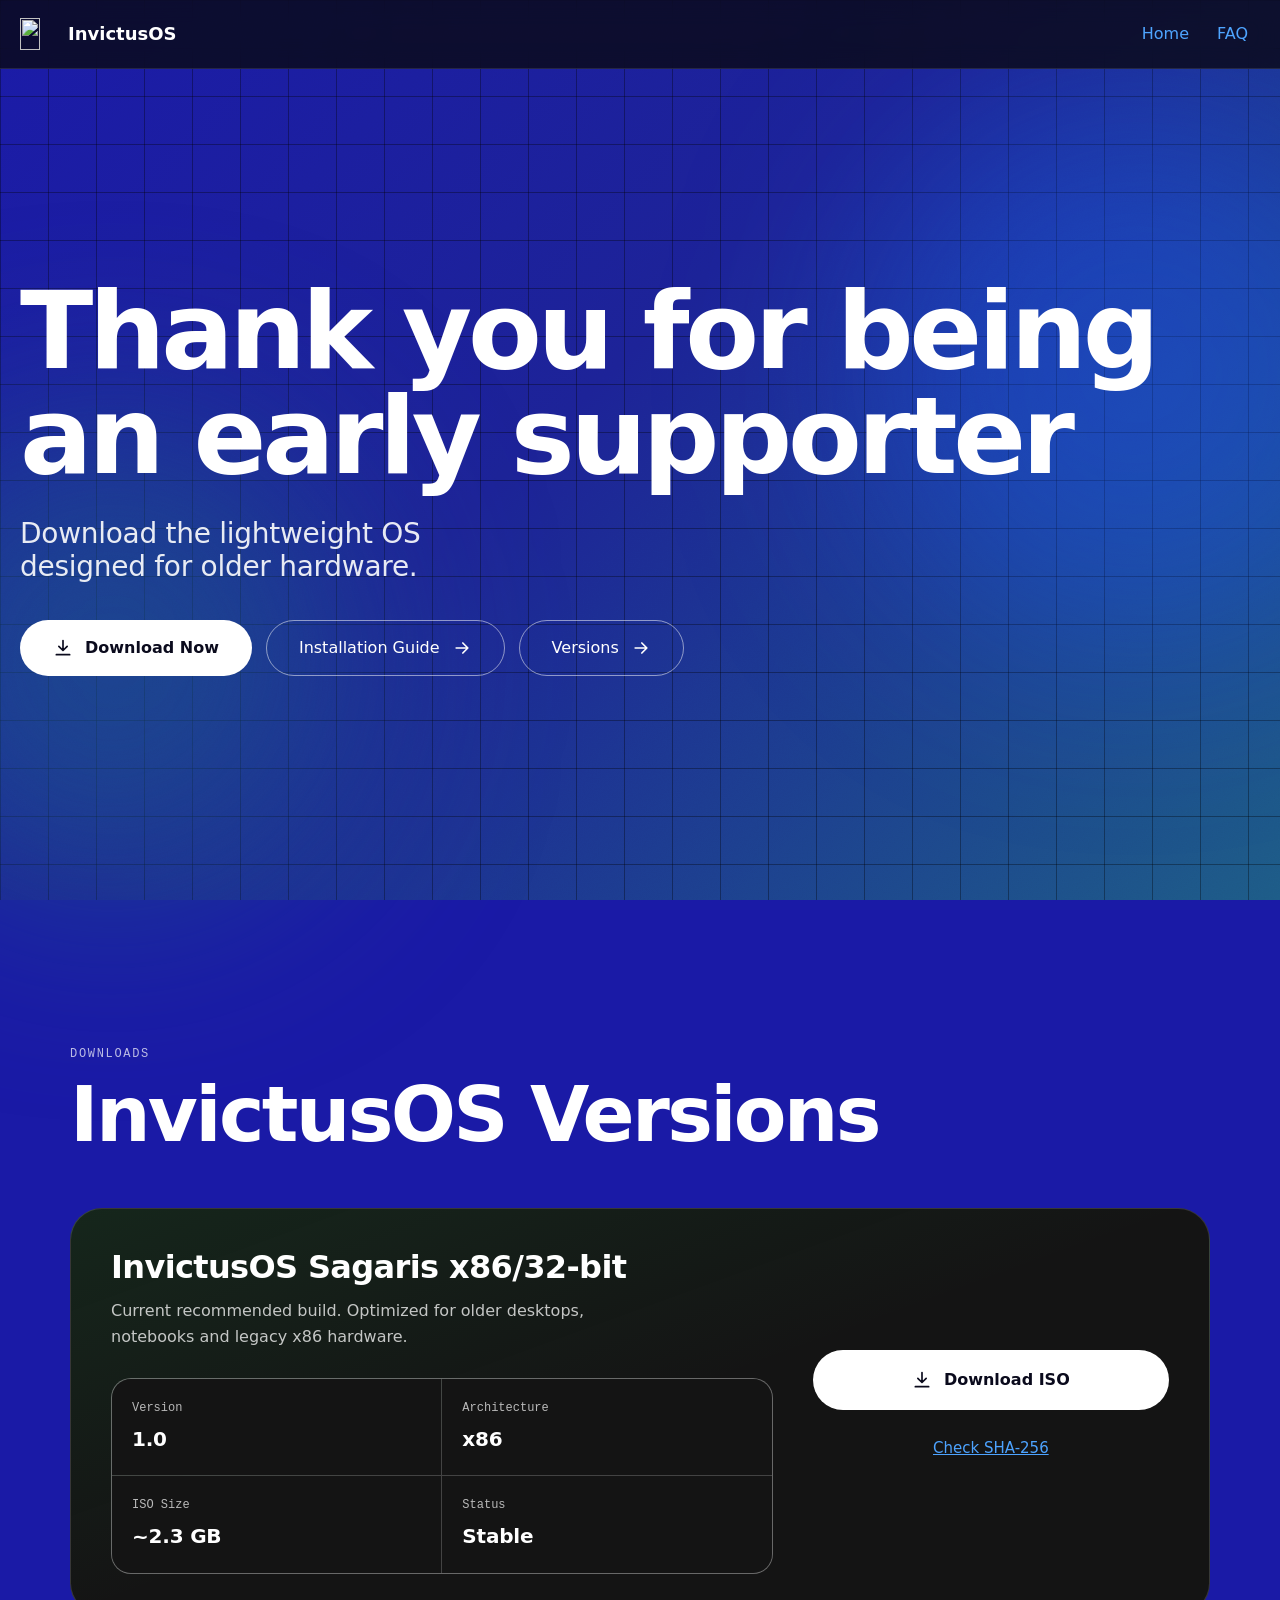
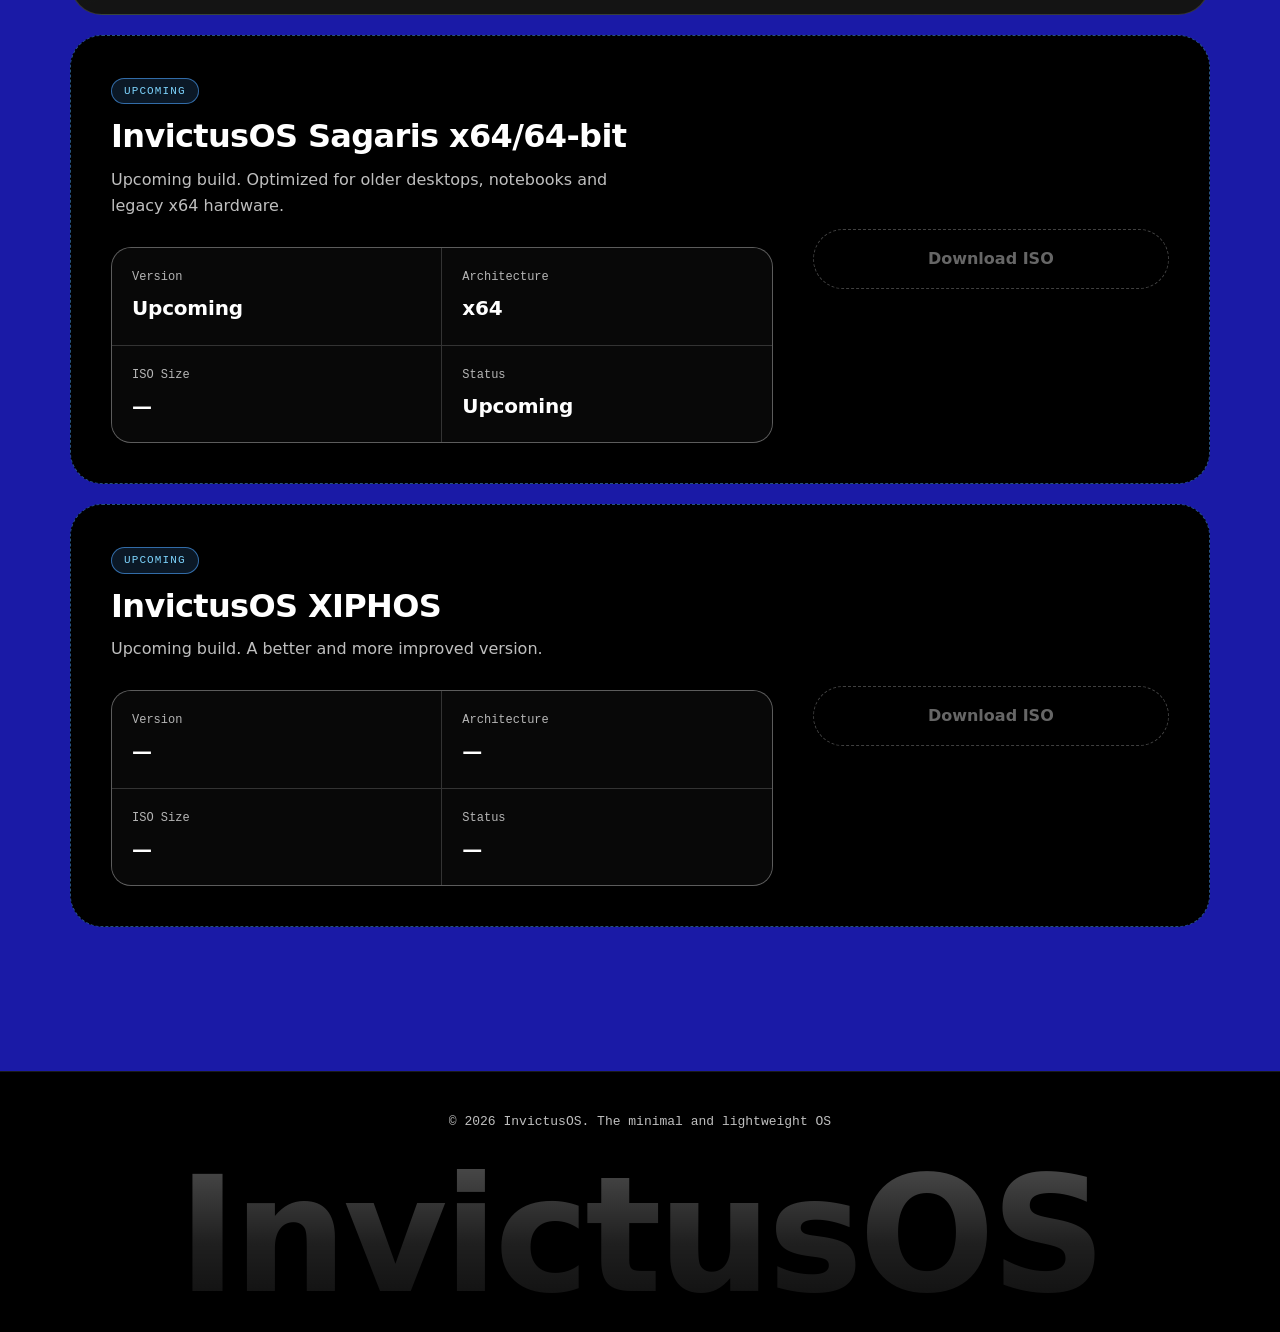
==== download/index.html @ 1c6e8294 "Update index.html" ====
<!DOCTYPE html>
<!--
  ===========================================================================
   InvictusOS DOWNLOAD PAGE - EDITING GUIDE  (everything lives in this file)
  ===========================================================================
   TEXT          : find the section banner (search for  ======== HERO  or
                   ======== DOWNLOADS ) and edit the words between the tags.
   NEW VERSION   : copy one whole  <article class="release"> ... </article>
                   block and change its text / link.
   SHA-256       : search  SHA-256 CHECKSUM  (inside the "Check SHA-256"
                   pop-up) and replace the 64-character hash with the one for
                   your ISO (lowercase). Update it for every new build.
   DOWNLOAD LINK : the Google Drive address appears in 4 places: the
                   "Download ISO" button (href), the "Agree and continue" button
                   (data-href), the structured data (downloadUrl) near the top.
                   Keep them the same. "Download ISO" opens the terms pop-up; if
                   JavaScript is off it goes straight to Drive.
   TERMS POP-UP  : search  ======== TERMS  - edit the terms text there.
   TERMS FLOW    : the checkbox stays locked until the terms text has been scrolled to the end.
   TERMS PAGE    : link guessed as  terms.html  (search for it to change).
   COLOURS       : written straight into the style block (search for the numbers, e.g. 26,92,255).
   LOOKS         : style block, parts 3-7 (each part is labelled).

   SECURITY      : scripts are locked by a hash in the Content-Security-Policy
   tag. Text, link and CSS edits are fine. If you edit the script block, open
   the page and read the browser console: it prints the new 'sha256-...' value
   to paste into script-src (keep 'unsafe-inline' next to it: browsers that
   understand the hash ignore it, very old ones need it to run the script).
  ===========================================================================
-->
<html lang="en">
<head>
<meta charset="utf-8">
<meta http-equiv="X-UA-Compatible" content="IE=edge">
<meta name="viewport" content="width=device-width, initial-scale=1">
<title>InvictusOS | Downloads</title>

<!-- Search engines & social sharing -->
<meta name="description" content="Download InvictusOS Sagaris x86/32-bit, the lightweight operating system for older hardware, and see the upcoming x64 and XIPHOS builds.">
<meta name="robots" content="index, follow, max-image-preview:large">
<meta name="theme-color" content="#0a0a1c">
<link rel="canonical" href="https://webinvictusos.neocities.org/download.html">
<meta property="og:type" content="website">
<meta property="og:site_name" content="InvictusOS">
<meta property="og:title" content="InvictusOS | Downloads">
<meta property="og:description" content="Download the lightweight OS designed for older hardware.">
<meta property="og:url" content="https://webinvictusos.neocities.org/download.html">
<meta property="og:image" content="https://webinvictusos.neocities.org/assets/desktop.png">
<meta name="twitter:card" content="summary_large_image">

<!-- Security: only this site's own files and data: images are allowed. Nothing is loaded from other websites. -->
<meta http-equiv="Content-Security-Policy" content="
    default-src 'none';
    script-src 'sha256-AJH9lP1XNJOuwjx3NClQ16aa7Rm7gYGeVCkKFV4iQMg=' 'unsafe-inline';
    style-src 'unsafe-inline';
    font-src 'self';
    img-src 'self' data:;
    connect-src 'none';
    base-uri 'none';
    form-action 'none'
  ">
<meta name="referrer" content="strict-origin-when-cross-origin">

<link rel="icon" href="/invicn.svg" type="image/svg+xml">

<!-- Structured data for search / AI engines -->
<script type="application/ld+json">
{
  "@context": "https://schema.org",
  "@graph": [
    {
      "@type": "CollectionPage",
      "@id": "https://webinvictusos.neocities.org/download.html#webpage",
      "url": "https://webinvictusos.neocities.org/download.html",
      "name": "InvictusOS | Downloads",
      "description": "Download the lightweight OS designed for older hardware.",
      "isPartOf": { "@type": "WebSite", "name": "InvictusOS", "url": "https://webinvictusos.neocities.org/" },
      "inLanguage": "en",
      "mainEntity": { "@id": "https://webinvictusos.neocities.org/download.html#versions" }
    },
    {
      "@type": "ItemList",
      "@id": "https://webinvictusos.neocities.org/download.html#versions",
      "name": "InvictusOS Versions",
      "itemListElement": [
        {
          "@type": "ListItem",
          "position": 1,
          "item": {
            "@type": "SoftwareApplication",
            "name": "InvictusOS Sagaris x86/32-bit",
            "applicationCategory": "OperatingSystem",
            "operatingSystem": "32-bit x86",
            "softwareVersion": "1.0",
            "fileSize": "2.3 GB",
            "description": "Current recommended build. Optimized for older desktops, notebooks and legacy x86 hardware.",
            "downloadUrl": "https://drive.google.com/file/d/1EZewkSJiRmBteu5a2VFD5zyncvxFnvHD/view",
            "offers": { "@type": "Offer", "price": "0", "priceCurrency": "USD" }
          }
        },
        {
          "@type": "ListItem",
          "position": 2,
          "item": {
            "@type": "SoftwareApplication",
            "name": "InvictusOS Sagaris x64/64-bit",
            "applicationCategory": "OperatingSystem",
            "operatingSystem": "64-bit x64",
            "description": "Upcoming build. Optimized for older desktops, notebooks and legacy x64 hardware."
          }
        },
        {
          "@type": "ListItem",
          "position": 3,
          "item": {
            "@type": "SoftwareApplication",
            "name": "InvictusOS XIPHOS",
            "applicationCategory": "OperatingSystem",
            "description": "Upcoming build. A better and more improved version."
          }
        }
      ]
    }
  ]
}
</script>

<!--[if lt IE 9]><script>(function(){var t="abbr article aside dialog figure footer header main nav section".split(" "),i=t.length;while(i--){document.createElement(t[i]);}document.documentElement.className+=" no-flex-gap";})();</script><![endif]-->
<!--[if lte IE 6]><style>.mnav{display:none}</style><![endif]-->
<style>
/* =========================================================================
   InvictusOS download page - styles
   0. FONTS   1. COLOURS   2. BASE   3. HEADER + PHONE MENU   4. HERO
   5. DOWNLOADS   6. POP-UPS   7. FOOTER   8. COLUMN FALLBACK   9. PHONE / TABLET
   ========================================================================= */

/* ---------- 0. FONTS (self-hosted in assets/fonts) ---------- */
@font-face { font-family: "JetBrains Mono"; font-weight: 500; font-style: normal; font-display: swap; src: url("assets/fonts/JetBrainsMono-Medium.woff2") format("woff2"), url("assets/fonts/JetBrainsMono-Medium.woff") format("woff"); }
@font-face { font-family: "JetBrains Mono"; font-weight: 400; font-style: normal; font-display: swap; src: url("assets/fonts/JetBrainsMono-Regular.woff2") format("woff2"), url("assets/fonts/JetBrainsMono-Regular.woff") format("woff"); }
@font-face { font-family: "Manrope"; font-weight: 700; font-style: normal; font-display: swap; src: url("assets/fonts/Manrope-Bold.woff2") format("woff2"), url("assets/fonts/Manrope-Bold.woff") format("woff"); }
@font-face { font-family: "Manrope"; font-weight: 500; font-style: normal; font-display: swap; src: url("assets/fonts/Manrope-Medium.woff2") format("woff2"), url("assets/fonts/Manrope-Medium.woff") format("woff"); }
@font-face { font-family: "Manrope"; font-weight: 400; font-style: normal; font-display: swap; src: url("assets/fonts/Manrope-Regular.woff2") format("woff2"), url("assets/fonts/Manrope-Regular.woff") format("woff"); }
@font-face { font-family: "Sora"; font-weight: 700; font-style: normal; font-display: swap; src: url("assets/fonts/Sora-Bold.woff2") format("woff2"), url("assets/fonts/Sora-Bold.woff") format("woff"); }
@font-face { font-family: "Sora"; font-weight: 800; font-style: normal; font-display: swap; src: url("assets/fonts/Sora-ExtraBold.woff2") format("woff2"), url("assets/fonts/Sora-ExtraBold.woff") format("woff"); }
@font-face { font-family: "Sora"; font-weight: 500; font-style: normal; font-display: swap; src: url("assets/fonts/Sora-Medium.woff2") format("woff2"), url("assets/fonts/Sora-Medium.woff") format("woff"); }

/* ---------- 1. COLOURS (written straight into the rules so every browser understands them; numbers are R,G,B) ----------
   navy 10,10,28 (header, deep panels)   ink 0,0,0 (black bands, footer)   card 20,20,20 (dark cards)
   brand 26,92,255 (bright blue)   link 77,163,255 (light blue links)   ok 34,197,94 (green)
   page gradient: indigo 26,26,166  ->  mid 28,34,150  ->  teal 29,91,134 */

/* ---------- 2. BASE ---------- */
* { box-sizing: border-box; margin: 0; padding: 0; }
::before { box-sizing: border-box; margin: 0; padding: 0; }
::after { box-sizing: border-box; margin: 0; padding: 0; }
article, aside, figure, footer, header, main, nav, section { display: block; }
html { background: #1a1aa6; color: #fff; font-family: Manrope, system-ui, -apple-system, "Segoe UI", Tahoma, Arial, sans-serif; scroll-behavior: smooth; scroll-padding-top: 88px; -webkit-text-size-adjust: 100%; }
body { font-size: 16px; font-weight: 400; line-height: 1.625; min-height: 100vh; overflow-x: hidden; -webkit-font-smoothing: antialiased; }
img, svg { display: block; max-width: 100%; }
main { overflow-x: clip; }
a { color: inherit; text-decoration: none; }
ul { list-style: none; }
button, input { font-family: inherit; }
[hidden] { display: none !important; }
/* shared font families (each written once) */
.brand, .mnav-link, .hero-title, .hero-text, .section-title, .release-title, .meta dd, .terms-title, .wordmark { font-family: Sora, system-ui, "Segoe UI", Tahoma, Arial, sans-serif; }
.label, .meta dt, .sha-label, .sha-value, .sha-body pre, .pill, .sha-status, .terms-hint, .copyright { font-family: "JetBrains Mono", ui-monospace, Menlo, Consolas, "Courier New", monospace; }
/* very thin, minimal scrollbar (page + the terms list) */
::-webkit-scrollbar { width: 6px; height: 6px; }
::-webkit-scrollbar-track { background: transparent; }
::-webkit-scrollbar-thumb { background: rgba(255,255,255,.28); border: 2px solid transparent; background-clip: padding-box; border-radius: 999px; }
::-webkit-scrollbar-thumb:hover { background: rgba(255,255,255,.55); background-clip: padding-box; }
@supports not selector(::-webkit-scrollbar) { html, .terms-body { scrollbar-width: thin; scrollbar-color: rgba(255,255,255,.3) transparent; } }
::selection { background: rgb(26,92,255); color: #fff; }
:focus-visible { outline: 3px solid #fff; outline-offset: 3px; border-radius: 6px; }
.sr-only { position: absolute; width: 1px; height: 1px; padding: 0; margin: -1px; overflow: hidden; clip: rect(1px, 1px, 1px, 1px); clip: rect(1px 1px 1px 1px); white-space: nowrap; border: 0; }
.skip { position: absolute; left: 12px; top: -64px; z-index: 100; padding: 12px 20px; border-radius: 8px; background: #fff; color: rgb(10,10,28); font-weight: 700; }
.skip:focus { top: 12px; }
.sprite { position: absolute; width: 0; height: 0; }

/* page background layers: dark graph lines over the page gradient + film grain (the gradient lives here, not on html, so scrolling stays cheap) */
.bg-grid, .bg-grain { position: fixed; top: 0; right: 0; bottom: 0; left: 0; pointer-events: none; }
.bg-grid { z-index: -1; background-image: linear-gradient(rgba(0,0,0,.34) 1px, transparent 1px), linear-gradient(90deg, rgba(0,0,0,.34) 1px, transparent 1px), linear-gradient(135deg, #1a1aa6 0%, #1c2296 45%, #1d5b86 100%); background-size: 48px 48px, 48px 48px, 100% 100%; }
.bg-grain { display: none; z-index: 55; opacity: .07; mix-blend-mode: overlay; background-image: url("data:image/svg+xml,%3Csvg xmlns='http://www.w3.org/2000/svg' width='160' height='160'%3E%3Cfilter id='n'%3E%3CfeTurbulence type='fractalNoise' baseFrequency='.8' numOctaves='1' stitchTiles='stitch'/%3E%3CfeColorMatrix values='0 0 0 0 1 0 0 0 0 1 0 0 0 0 1 0 0 0 .6 0'/%3E%3C/filter%3E%3Crect width='100%25' height='100%25' filter='url(%23n)'/%3E%3C/svg%3E"); }
@supports (mix-blend-mode: overlay) { .bg-grain { display: block; } }

/* buttons used all over the page */
.btn { display: inline-block; display: inline-flex; align-items: center; justify-content: center; gap: 12px; min-height: 56px; padding: 15px 32px; border-radius: 999px; font-size: 16px; font-weight: 500; line-height: 24px; text-align: center; border: 1px solid transparent; background: transparent; color: #fff; cursor: pointer; transition: background-color .2s, color .2s, border-color .2s; }
.btn-primary { background: #fff; color: rgb(10,10,28); font-weight: 700; }
.btn-primary:hover { background: rgb(26,92,255); color: #fff; }
.btn-ghost { border-color: rgba(255,255,255,.5); color: #fff; }
.btn-ghost:hover { border-color: #fff; background: rgba(255,255,255,.1); }
.btn:disabled, .btn:disabled:hover { background: rgba(255,255,255,.1); color: rgba(255,255,255,.4); border: 1px dashed rgba(255,255,255,.25); cursor: not-allowed; }
.icon { width: 20px; height: 20px; flex: none; fill: none; stroke: currentColor; stroke-width: 2; stroke-linecap: round; stroke-linejoin: round; }
.btn .icon, .download-link .icon, .sha-copy .icon { display: inline-block; vertical-align: middle; }

/* ---------- 3. HEADER + PHONE MENU ---------- */
.site-header { position: sticky; top: 0; z-index: 50; background: rgba(10,10,28,.85); -webkit-backdrop-filter: blur(12px); backdrop-filter: blur(12px); border-bottom: 1px solid rgba(255,255,255,.1); }
.header-row { position: relative; display: block; display: flex; align-items: center; gap: 16px; min-height: 68px; max-width: 1280px; margin-left: auto; margin-right: auto; padding-left: 20px; padding-right: 20px; }
.brand { display: inline-block; display: flex; align-items: center; gap: 10px; min-height: 48px; font-size: 18px; font-weight: 700; line-height: 28px; white-space: nowrap; }
.brand img { display: inline-block; vertical-align: middle; height: 32px; width: auto; }
.nav { display: block; display: flex; align-items: center; gap: 4px; margin-left: auto; }
.nav a { display: inline-block; display: flex; align-items: center; min-height: 48px; padding: 12px; line-height: 24px; border-radius: 8px; font-weight: 500; color: rgb(77,163,255); }
.nav a:hover { color: #fff; }

/* burger button (phones only) */
.burger { display: none; position: relative; width: 48px; height: 48px; margin-left: auto; border: 1px solid rgba(255,255,255,.2); border-radius: 12px; background: none; cursor: pointer; }
.burger-bar { position: absolute; left: 50%; width: 20px; height: 2px; margin-left: -10px; border-radius: 2px; background: #fff; transition: transform .25s ease, opacity .2s ease; }
.burger-bar:nth-child(1) { top: 15px; }
.burger-bar:nth-child(2) { top: 22px; }
.burger-bar:nth-child(3) { top: 29px; }
.burger[aria-expanded="true"] .burger-bar:nth-child(1) { transform: translateY(7px) rotate(45deg); }
.burger[aria-expanded="true"] .burger-bar:nth-child(2) { opacity: 0; }
.burger[aria-expanded="true"] .burger-bar:nth-child(3) { transform: translateY(-7px) rotate(-45deg); }

/* phone menu panel */
.mnav { position: absolute; left: 0; right: 0; top: 100%; padding: 8px 20px 24px; background: rgb(10,10,28); border-bottom: 1px solid rgba(255,255,255,.1); box-shadow: 0 25px 50px -12px rgba(0,0,0,.5); }
.mnav-link { display: block; display: flex; align-items: center; justify-content: space-between; min-height: 60px; padding: 16px 0; border-bottom: 1px solid rgba(255,255,255,.1); font-size: 20px; font-weight: 600; line-height: 28px; }
.mnav-link:hover { color: rgb(77,163,255); }
.mnav-link .icon { display: inline-block; vertical-align: middle; }

/* ---------- 4. HERO ---------- */
.hero { position: relative; display: block; display: flex; flex-direction: column; justify-content: center; max-width: 1280px; min-height: calc(100vh - 68px); min-height: calc(100svh - 68px); margin-left: auto; margin-right: auto; padding: 64px 20px 80px; }
.glow { position: absolute; z-index: -1; border-radius: 50%; -webkit-filter: blur(100px); filter: blur(100px); pointer-events: none; }
.glow-blue { right: -128px; top: 32px; width: 544px; height: 544px; background: rgba(26,92,255,.35); }
.glow-teal { left: -128px; bottom: 0; width: 480px; height: 480px; background: rgba(29,91,134,.6); }
.hero-title { font-size: 44px; font-weight: 800; line-height: .98; letter-spacing: -.04em; }
.hero-text { max-width: 448px; margin-top: 28px; font-size: 28px; font-weight: 500; line-height: 1.2; letter-spacing: -.01em; color: rgba(255,255,255,.9); }
.hero-actions { display: block; display: flex; flex-wrap: wrap; gap: 14px; margin-top: 36px; }

/* ---------- 5. DOWNLOADS ---------- */
.downloads { position: relative; max-width: 1180px; margin-left: auto; margin-right: auto; padding: 144px 20px; }
.label { font-size: 12px; font-weight: 500; line-height: 1.5; letter-spacing: .14em; text-transform: uppercase; color: rgba(255,255,255,.7); }
.section-title { margin-top: 16px; font-size: 42px; font-weight: 800; line-height: .95; letter-spacing: -.035em; }
.releases { margin-top: 56px; }
.release + .release { margin-top: 20px; }

.release { display: grid; grid-template-columns: minmax(0, 1.3fr) minmax(0, .7fr); grid-gap: 40px; gap: 40px; padding: 40px; border-radius: 32px; border: 1px solid rgba(255,255,255,.15); background: rgb(20,20,20); }
.release-stable { background: linear-gradient(160deg, rgba(34,197,94,.1), transparent 50%), rgb(20,20,20); }
.release-upcoming { border: 1px dashed #2f5272; border: 1px dashed rgba(77,163,255,.5); background: rgb(0,0,0); }
.release-title { font-size: 26px; font-weight: 700; line-height: 1.15; letter-spacing: -.02em; }
.release-text { margin-top: 12px; max-width: 544px; color: rgba(255,255,255,.75); }
.pill { display: inline-block; margin-bottom: 14px; padding: 4px 12px; border-radius: 999px; font-size: 11px; font-weight: 500; line-height: 1.5; letter-spacing: .1em; text-transform: uppercase; border: 1px solid rgba(77,163,255,.6); background: rgba(77,163,255,.15); color: #7dd3fc; }

/* version / architecture / size / status panel */
.meta { display: grid; grid-template-columns: repeat(2, 1fr); grid-gap: 1px; gap: 1px; margin-top: 28px; overflow: hidden; border-radius: 20px; border: 1px solid rgba(255,255,255,.2); background: rgba(255,255,255,.2); }
.meta div { display: block; display: flex; flex-direction: column; gap: 6px; padding: 20px; background: rgb(20,20,20); }
.release-upcoming .meta div { background: rgb(8,8,8); }
.meta dt { font-size: 12px; font-weight: 400; line-height: 1.5; color: rgba(255,255,255,.7); }
.meta dd { font-size: 20px; font-weight: 700; line-height: 1.625; letter-spacing: -.01em; }

/* "Check SHA-256" link + its pop-up */
.text-link { display: inline-block; display: inline-flex; align-items: center; justify-content: center; min-height: 48px; padding: 12px; border: 0; background: none; font-size: 15px; font-weight: 500; line-height: 24px; color: rgb(77,163,255); text-decoration: underline; cursor: pointer; }
.text-link:hover { color: #fff; }
.sha-label { margin-top: 16px; font-size: 12px; font-weight: 400; line-height: 1.5; color: rgba(255,255,255,.7); }
.sha-value { display: block; margin-top: 8px; padding: 14px; border-radius: 12px; border: 1px solid rgba(255,255,255,.2); background: rgb(0,0,0); font-size: 14px; font-weight: 500; line-height: 1.5; color: rgb(77,163,255); overflow-wrap: anywhere; word-wrap: break-word; -webkit-user-select: all; -moz-user-select: all; user-select: all; cursor: copy; }
.sha-copy { margin-top: 14px; min-height: 48px; gap: 8px; padding: 11px 20px; border-color: rgba(255,255,255,.15); background: rgba(255,255,255,.12); font-size: 14px; font-weight: 500; color: rgba(255,255,255,.8); }
.sha-copy:hover { background: rgba(255,255,255,.2); color: #fff; }
.sha-copy .icon { width: 16px; height: 16px; }
.sha-body a { color: rgb(77,163,255); text-decoration: underline; }
.sha-body a:hover { color: #fff; }
.sha-status { min-height: 1.5em; margin-top: 8px; text-align: center; font-size: 13px; font-weight: 400; color: rgb(34,197,94); }
.sha-body pre { margin-top: 8px; padding: 14px; overflow-x: auto; border-radius: 12px; background: rgb(0,0,0); font-size: 13px; font-weight: 400; line-height: 1.6; color: rgba(255,255,255,.85); }
.sha-body p + p { margin-top: 12px; }

.download-box { display: block; display: flex; flex-direction: column; justify-content: center; gap: 14px; text-align: center; }
.download-link { display: block; display: flex; align-items: center; justify-content: center; gap: 12px; width: 100%; min-height: 60px; padding: 17px 20px; border: 0; border-radius: 999px; background: #fff; color: rgb(10,10,28); font-size: 16px; font-weight: 700; line-height: 26px; cursor: pointer; transition: background-color .2s, color .2s; }
.download-link:hover { background: rgb(26,92,255); color: #fff; }
.download-note { text-align: center; font-size: 14px; color: rgba(255,255,255,.75); }
.download-note a { color: rgb(77,163,255); text-decoration: underline; }
.download-disabled { display: block; display: flex; align-items: center; justify-content: center; min-height: 60px; padding: 16px 0; border-radius: 999px; border: 1px dashed rgba(255,255,255,.25); color: rgba(255,255,255,.4); font-weight: 700; line-height: 26px; cursor: not-allowed; -webkit-user-select: none; -moz-user-select: none; user-select: none; }

/* ---------- 6. POP-UPS (terms + SHA-256) ---------- */
dialog { display: none; }
.terms { width: 92vw; max-width: 576px; max-height: 90vh; margin: auto; padding: 0; overflow: hidden; border: 1px solid rgba(255,255,255,.2); border-radius: 28px; background: rgb(20,20,20); color: #fff; box-shadow: 0 40px 120px -20px rgba(0,0,12,.8); }
.terms[open] { display: block; display: flex; flex-direction: column; }
.terms::backdrop { background: rgba(0,0,0,.7); -webkit-backdrop-filter: blur(6px); backdrop-filter: blur(6px); }
/* browsers without a built-in <dialog>: the script opens it as a fixed box with a dark surround */
.dlg-fallback { position: fixed; top: 5vh; left: 0; right: 0; z-index: 90; box-shadow: 0 0 0 9999px rgba(0,0,12,.7), 0 40px 120px -20px rgba(0,0,12,.8); }
.dlg-open { overflow: hidden; }
.terms-head { display: block; display: flex; align-items: center; justify-content: space-between; gap: 16px; padding: 24px 24px 0 32px; }
.terms-title { font-size: 28px; font-weight: 800; line-height: 1.1; letter-spacing: -.02em; }
.terms-close { display: block; width: 48px; height: 48px; padding: 13px; flex: none; border: 1px solid rgba(255,255,255,.2); border-radius: 12px; background: none; color: #fff; cursor: pointer; }
.terms-close:hover { background: rgba(255,255,255,.1); }
.terms-body { overflow-y: auto; padding: 16px 32px 8px; color: rgba(255,255,255,.8); }
.terms-list { margin-top: 16px; padding-left: 20px; list-style: decimal; }
.terms-list li + li { margin-top: 12px; }
.terms-list li::marker { color: rgb(77,163,255); font-family: "JetBrains Mono", ui-monospace, Menlo, Consolas, "Courier New", monospace; }
.terms-more { margin-top: 20px; font-size: 15px; }
.terms-more a { color: rgb(77,163,255); text-decoration: underline; }
.terms-more a:hover { color: #fff; }
.terms-body:focus-visible { outline-offset: -4px; }
.terms-hint { flex: 1 0 100%; font-size: 13px; font-weight: 400; line-height: 1.5; color: rgb(77,163,255); text-align: left; }
.terms-check.locked { cursor: not-allowed; color: rgba(255,255,255,.45); }
.terms-check.locked .terms-box { border-style: dashed; opacity: .5; }
.terms-check { display: block; display: flex; align-items: flex-start; gap: 12px; flex: 1 0 100%; min-height: 48px; padding-top: 10px; cursor: pointer; text-align: left; }
.terms-check input { position: absolute; width: 1px; height: 1px; opacity: 0; }
.terms-box { flex: none; display: inline-block; vertical-align: top; width: 24px; height: 24px; margin-top: 1px; border: 2px solid rgba(255,255,255,.5); border-radius: 7px; transition: background-color .15s, border-color .15s; }
.terms-box::after { content: ""; display: block; width: 6px; height: 11px; margin: 3px auto 0; border: solid #fff; border-width: 0 2.5px 2.5px 0; -webkit-transform: rotate(45deg) scale(0); -ms-transform: rotate(45deg) scale(0); transform: rotate(45deg) scale(0); transition: transform .15s; }
.terms-check input:checked + .terms-box { background: rgb(26,92,255); border-color: rgb(26,92,255); }
.terms-check input:checked + .terms-box::after { -webkit-transform: rotate(45deg) scale(1); -ms-transform: rotate(45deg) scale(1); transform: rotate(45deg) scale(1); }
.terms-check input:focus-visible + .terms-box { outline: 3px solid #fff; outline-offset: 3px; }
.terms-actions { display: block; display: flex; flex-wrap: wrap; justify-content: flex-end; gap: 12px; padding: 20px 32px 28px; border-top: 1px solid rgba(255,255,255,.1); margin-top: 16px; text-align: right; }
@supports (display: grid) { .terms-box::after { display: grid; margin: -2px 0 0; } .terms-box { display: grid; place-items: center; } }

/* ---------- 7. FOOTER ---------- */
.site-footer { overflow: hidden; border-top: 1px solid rgba(255,255,255,.1); background: rgb(0,0,0); padding-top: 40px; text-align: center; }
.copyright { padding-left: 20px; padding-right: 20px; font-size: 13px; font-weight: 400; line-height: 1.5; color: rgba(255,255,255,.75); }
.wordmark { margin-top: 24px; padding-bottom: 16px; white-space: nowrap; -webkit-user-select: none; user-select: none; font-size: 48px; font-size: 12.5vw; font-weight: 800; line-height: 1; letter-spacing: -.025em; color: #262626; }
@supports ((-webkit-background-clip: text) or (background-clip: text)) { .wordmark { color: transparent; background: linear-gradient(to bottom, rgba(255,255,255,.3), rgba(255,255,255,.12), rgba(255,255,255,.04)); -webkit-background-clip: text; background-clip: text; } }

/* ---------- 8. COLUMN FALLBACK + old browsers ---------- */
/* browsers without CSS grid (about 2016 and older) keep the two-column cards using floats; grid browsers undo this below */
.release:after { content: ""; display: block; clear: both; }
@media (min-width: 901px) {
  .release-main { float: left; width: 62%; margin-right: 4%; }
  .download-box { float: left; width: 34%; }
}
.meta div { min-height: 92px; }
@media (min-width: 421px) { .meta div { float: left; width: 50%; } }
@supports (display: grid) {
  .release-main, .download-box, .meta div { float: none; width: auto; margin: 0; min-height: 0; }
  .release:after { display: none; }
}
/* browsers without flex "gap" (the script adds .no-flex-gap): same spacing with margins */
.no-flex-gap .header-row > * + * { margin-left: 16px; }
.no-flex-gap .brand img { margin-right: 10px; }
.no-flex-gap .nav > * + * { margin-left: 4px; }
.no-flex-gap .btn svg, .no-flex-gap .download-link svg, .no-flex-gap .sha-copy svg { margin: 0 8px; }
.no-flex-gap .hero-actions > * { margin: 0 14px 14px 0; }
.no-flex-gap .download-box > * + * { margin-top: 14px; }
.no-flex-gap .meta div > * + * { margin-top: 6px; }
.no-flex-gap .terms-head > * + * { margin-left: 16px; }
.no-flex-gap .terms-check > * + * { margin-left: 12px; }
.no-flex-gap .terms-actions > * { margin: 0 0 0 12px; }

/* ---------- 9. PHONE / TABLET + wider screens ---------- */
@media (min-width: 524px) { .hero-title { font-size: 8.4vw; } }
@media (min-width: 1571px) { .hero-title { font-size: 132px; } }
@media (min-width: 700px) { .section-title { font-size: 6vw; } }
@media (min-width: 1334px) { .section-title { font-size: 80px; } }
@media (min-width: 854px) { .release-title { font-size: 3vw; } }
@media (min-width: 1067px) { .release-title { font-size: 32px; } }
@media (min-width: 1664px) { .wordmark { font-size: 208px; } }
@media (min-width: 901px) { .mnav { display: none; } }
@media (max-width: 900px) {
  .nav { display: none; }
  .burger { display: block; }
  .hero { min-height: 0; padding-top: 48px; }
  .release { grid-template-columns: 1fr; padding: 28px; grid-gap: 28px; gap: 28px; }
  .downloads { padding-top: 96px; padding-bottom: 96px; }
}
@media (max-width: 420px) {
  .meta { grid-template-columns: 1fr; }
  .hero-text { font-size: 24px; }
}
@media (prefers-reduced-motion: reduce) { html { scroll-behavior: auto; } *, ::before, ::after { transition: none !important; } }
</style>
<!--[if lt IE 9]><style>
.release:after { content: ""; display: block; clear: both; }
.release-main { float: left; width: 62%; margin-right: 4%; }
.download-box { float: left; width: 34%; }
.meta div { float: left; width: 50%; }
</style><![endif]-->
<!--[if lt IE 8]><style>
.release, .meta { zoom: 1; }
.release-main, .download-box, .meta div { display: inline; zoom: 1; }
</style><![endif]-->
<!-- Without JavaScript the SHA pop-up and menu button cannot work: hide them ("Download ISO" then goes straight to Drive) -->
<noscript><style>[data-open-sha], .burger { display: none; }</style></noscript>
</head>

<body>
<a class="skip" href="#main">Skip to content</a>

<!-- ======== BACKGROUND LAYERS (graph, film grain) ======== -->
<div class="bg-grid" aria-hidden="true"></div>
<div class="bg-grain" aria-hidden="true"></div>

<!-- icon sprite -->
<svg class="sprite" width="0" height="0" aria-hidden="true" focusable="false"><defs>
  <symbol id="i-dl" viewBox="0 0 24 24"><path d="M12 3v12m0 0l-5-5m5 5l5-5M4 20h16"/></symbol>
  <symbol id="i-ar" viewBox="0 0 24 24"><path d="M5 12h14m-6-6l6 6-6 6"/></symbol>
  <symbol id="i-x" viewBox="0 0 24 24"><path d="M6 6l12 12M18 6L6 18"/></symbol>
</defs></svg>

<!-- ======== HEADER / NAVIGATION ======== -->
<header class="site-header">
  <div class="header-row">
    <a href="index.html" class="brand" aria-label="InvictusOS home"><img src="assets/logo.png" alt="" width="38" height="32">InvictusOS</a>

    <!-- Desktop navigation (hidden on phones) -->
    <nav class="nav" aria-label="Primary">
      <a href="index.html">Home</a>
      <a href="faq.html">FAQ</a>
    </nav>

    <!-- Phone menu button -->
    <button id="burger" type="button" class="burger" aria-expanded="false" aria-controls="mnav" aria-label="Open menu"><span class="burger-bar"></span><span class="burger-bar"></span><span class="burger-bar"></span></button>
  </div>

  <!-- Phone menu panel -->
  <div id="mnav" class="mnav" hidden>
    <nav aria-label="Mobile">
      <a href="index.html" class="mnav-link">Home<svg class="icon" aria-hidden="true"><use href="#i-ar" xlink:href="#i-ar"/></svg></a>
      <a href="faq.html" class="mnav-link">FAQ<svg class="icon" aria-hidden="true"><use href="#i-ar" xlink:href="#i-ar"/></svg></a>
    </nav>
  </div>
</header>

<main id="main">

<!-- ======== HERO ======== -->
<section class="hero" aria-labelledby="hero-h">
  <span class="glow glow-blue" aria-hidden="true"></span>
  <span class="glow glow-teal" aria-hidden="true"></span>

  <div>
    <h1 id="hero-h" class="hero-title">Thank you for being an early supporter</h1>
    <p class="hero-text">Download the lightweight OS designed for older hardware.</p>
    <div class="hero-actions">
      <a class="btn btn-primary" href="#downloads"><svg class="icon" aria-hidden="true"><use href="#i-dl" xlink:href="#i-dl"/></svg>Download Now</a>
      <a class="btn btn-ghost" href="/installation">Installation Guide<svg class="icon" aria-hidden="true"><use href="#i-ar" xlink:href="#i-ar"/></svg></a>
      <a class="btn btn-ghost" href="#downloads">Versions<svg class="icon" aria-hidden="true"><use href="#i-ar" xlink:href="#i-ar"/></svg></a>
    </div>
  </div>
</section>

<!-- ======== DOWNLOADS ======== -->
<section id="downloads" class="downloads" aria-labelledby="downloads-h">
  <p class="label">Downloads</p>
  <h2 id="downloads-h" class="section-title">InvictusOS Versions</h2>

  <div class="releases">

    <!-- x86 (stable) -->
    <article class="release release-stable">
      <div class="release-main">
        <h3 class="release-title">InvictusOS Sagaris x86/32-bit</h3>
        <p class="release-text">Current recommended build. Optimized for older desktops, notebooks and legacy x86 hardware.</p>
        <dl class="meta">
          <div><dt>Version</dt><dd>1.0</dd></div>
          <div><dt>Architecture</dt><dd>x86</dd></div>
          <div><dt>ISO Size</dt><dd>~2.3 GB</dd></div>
          <div><dt>Status</dt><dd>Stable</dd></div>
        </dl>
      </div>
      <div class="download-box">
        <!-- Opens the terms pop-up. Without JavaScript it is a normal link straight to Drive. Keep this Drive address the same as the one in the pop-up. -->
        <a class="download-link" href="https://drive.google.com/file/d/1EZewkSJiRmBteu5a2VFD5zyncvxFnvHD/view" target="_blank" rel="noopener noreferrer" data-open-terms aria-haspopup="dialog"><svg class="icon" aria-hidden="true"><use href="#i-dl" xlink:href="#i-dl"/></svg>Download ISO</a>
        <button type="button" class="text-link" data-open-sha aria-haspopup="dialog">Check SHA-256</button>
        <noscript>
          <p class="download-note">By downloading you agree to the <a href="terms.html">Terms &amp; Conditions</a>.</p>
        </noscript>
      </div>
    </article>

    <!-- x64 (upcoming) -->
    <article class="release release-upcoming">
      <div class="release-main">
        <span class="pill">Upcoming</span>
        <h3 class="release-title">InvictusOS Sagaris x64/64-bit</h3>
        <p class="release-text">Upcoming build. Optimized for older desktops, notebooks and legacy x64 hardware.</p>
        <dl class="meta">
          <div><dt>Version</dt><dd>Upcoming</dd></div>
          <div><dt>Architecture</dt><dd>x64</dd></div>
          <div><dt>ISO Size</dt><dd>—</dd></div>
          <div><dt>Status</dt><dd>Upcoming</dd></div>
        </dl>
      </div>
      <div class="download-box">
        <span class="download-disabled" aria-disabled="true">Download ISO</span>
      </div>
    </article>

    <!-- XIPHOS (upcoming) -->
    <article class="release release-upcoming">
      <div class="release-main">
        <span class="pill">Upcoming</span>
        <h3 class="release-title">InvictusOS XIPHOS</h3>
        <p class="release-text">Upcoming build. A better and more improved version.</p>
        <dl class="meta">
          <div><dt>Version</dt><dd>—</dd></div>
          <div><dt>Architecture</dt><dd>—</dd></div>
          <div><dt>ISO Size</dt><dd>—</dd></div>
          <div><dt>Status</dt><dd>—</dd></div>
        </dl>
      </div>
      <div class="download-box">
        <span class="download-disabled" aria-disabled="true">Download ISO</span>
      </div>
    </article>

  </div>
</section>
</main>

<!-- ======== FOOTER ======== -->
<footer class="site-footer">
  <p class="copyright">© <span id="copyright-year">2026</span> InvictusOS. The minimal and lightweight OS</p>
  <p class="wordmark" id="fwm" aria-hidden="true">InvictusOS</p>
</footer>

<!-- ======== TERMS POP-UP (opens when "Download ISO" is clicked) ======== -->
<dialog id="terms" class="terms" aria-labelledby="terms-h">
  <div class="terms-head">
    <h2 id="terms-h" class="terms-title">Terms &amp; Conditions</h2>
    <button type="button" class="terms-close" aria-label="Close" data-close-terms><svg class="icon" aria-hidden="true"><use href="#i-x" xlink:href="#i-x"/></svg></button>
  </div>

  <!-- EDIT THE TERMS HERE: change the sentences, add or remove <li> lines -->
  <!-- the checkbox below unlocks once this box has been scrolled to the end -->
  <div class="terms-body" tabindex="0" role="region" aria-labelledby="terms-h">
    <p>Please read and accept these terms before downloading InvictusOS.</p>
    <ol class="terms-list">
      <li>InvictusOS is provided &ldquo;as is&rdquo;, without warranty of any kind. Early builds may contain bugs.</li>
      <li>You install and use InvictusOS at your own risk. Back up your data before installing. The InvictusOS team is not responsible for data loss or hardware problems.</li>
      <li>InvictusOS includes third-party and open-source software, which stays under its own licences.</li>
      <li>The ISO is hosted on Google Drive, so Google&rsquo;s own terms and privacy policy apply to the download.</li>
      <li>These terms may change as the project develops.</li>
    </ol>
    <!-- LINK TO YOUR FULL TERMS PAGE: change terms.html if your page has another name -->
    <p class="terms-more"><a href="terms.html" target="_blank" rel="noopener noreferrer">Read the full Terms &amp; Conditions<span class="sr-only"> (opens in a new tab)</span></a></p>
  </div>

  <div class="terms-actions">
    <!-- The button below stays switched off until this box is ticked -->
    <p class="terms-hint" id="terms-hint">Scroll to the end of the terms to unlock the checkbox.</p>
    <label class="terms-check locked">
      <input type="checkbox" id="agree-check" disabled aria-describedby="terms-hint">
      <span class="terms-box" aria-hidden="true"></span>
      <span>I have read and agree to the Terms &amp; Conditions.</span>
    </label>
    <button type="button" class="btn btn-ghost" data-close-terms>Cancel</button>
    <!-- DOWNLOAD LINK: edit data-href below to change where "Agree and continue" goes -->
    <button type="button" class="btn btn-primary" id="agree" data-href="https://drive.google.com/file/d/1EZewkSJiRmBteu5a2VFD5zyncvxFnvHD/view" disabled aria-describedby="agree-hint">Agree and continue<svg class="icon" aria-hidden="true"><use href="#i-ar" xlink:href="#i-ar"/></svg><span class="sr-only"> (opens Google Drive in a new tab)</span></button>
    <span id="agree-hint" class="sr-only">Tick the checkbox to enable this button.</span>
  </div>
</dialog>

<!-- ======== SHA-256 POP-UP (opens when "Check SHA-256" is clicked) ======== -->
<dialog id="sha" class="terms" aria-labelledby="sha-h">
  <div class="terms-head">
    <h2 id="sha-h" class="terms-title">SHA-256 checksum</h2>
  </div>
  <div class="terms-body sha-body">
    <p>InvictusOS Sagaris x86/32-bit (v1.0). After downloading, compare this value with your file&rsquo;s checksum.</p>
    <p class="sha-label" id="sha-label">SHA-256</p>
    <!-- SHA-256 CHECKSUM: replace the 64-character value below with the hash of your ISO (lowercase) -->
    <code class="sha-value" id="sha-value" aria-labelledby="sha-label">PASTE_YOUR_64_CHARACTER_HASH_HERE</code>
    <button type="button" class="btn sha-copy" id="sha-copy" autofocus><svg class="icon" aria-hidden="true"><use href="#i-dl" xlink:href="#i-dl"/></svg><span id="sha-copy-label">Copy hash</span></button>
    <p class="sha-status" id="sha-status" role="status" aria-live="polite"></p>
    <p>How to verify:</p>
    <pre><code>Windows (PowerShell): Get-FileHash .\InvictusOS.iso -Algorithm SHA256
Linux:                sha256sum InvictusOS.iso
macOS:                shasum -a 256 InvictusOS.iso</code></pre>
    <p>The result must match the checksum above. If it doesn&rsquo;t, download the file again.</p>
    <p>You can contact InvictusOS support at <a href="mailto:osinvictus121@gmail.com">osinvictus121@gmail.com</a>.</p>
  </div>
  <div class="terms-actions">
    <button type="button" class="btn btn-ghost" data-close-sha>Close</button>
  </div>
</dialog>

<!-- ======== BEHAVIOUR (commented, plain old-style JavaScript: works from IE9 on; older browsers use the plain Drive link) ======== -->
<script>
(function () {
  var d = document.documentElement;

  // old browsers without flex "gap": let the CSS use margins instead
  try {
    var box = document.createElement("div");
    box.style.cssText = "display:flex;flex-direction:column;row-gap:1px";
    box.appendChild(document.createElement("div"));
    box.appendChild(document.createElement("div"));
    d.appendChild(box);
    if (box.scrollHeight !== 1 && (" " + d.className + " ").indexOf(" no-flex-gap ") < 0) d.className += " no-flex-gap";
    d.removeChild(box);
  } catch (e) {}

  if (!document.querySelectorAll || !window.addEventListener) return;

  var $ = function (id) { return document.getElementById(id); };
  var has = function (el, c) { return (" " + el.className + " ").indexOf(" " + c + " ") > -1; };
  var add = function (el, c) { if (!has(el, c)) el.className += (el.className ? " " : "") + c; };
  var remove = function (el, c) { el.className = (" " + el.className + " ").replace(" " + c + " ", " ").replace(/^\s+|\s+$/g, ""); };
  var each = function (sel, fn) { var l = document.querySelectorAll(sel), i; for (i = 0; i < l.length; i++) fn(l[i]); };
  var openUrl = function (url) { var w = window.open(url, "_blank"); try { if (w) w.opener = null; } catch (e) {} };

  // copyright year
  $("copyright-year").textContent = new Date().getFullYear();

  // ---- phone menu ----
  var burger = $("burger"), panel = $("mnav");
  function menuOpen() { return !panel.hasAttribute("hidden"); }
  function setMenu(open) {
    if (open) panel.removeAttribute("hidden"); else panel.setAttribute("hidden", "");
    burger.setAttribute("aria-expanded", open ? "true" : "false");
    burger.setAttribute("aria-label", open ? "Close menu" : "Open menu");
  }
  function insideLink(node) { while (node && node !== panel) { if (node.tagName === "A") return true; node = node.parentNode; } return false; }
  burger.addEventListener("click", function () { setMenu(!menuOpen()); }, false);
  panel.addEventListener("click", function (e) { if (insideLink(e.target)) setMenu(false); }, false);
  document.addEventListener("click", function (e) { if (menuOpen() && !panel.contains(e.target) && !burger.contains(e.target)) setMenu(false); }, false);
  window.addEventListener("resize", function () { if ((window.innerWidth || d.clientWidth) > 900) setMenu(false); }, false);

  // ---- pop-ups: use the browser's own <dialog> when it has one, otherwise a fixed box ----
  var terms = $("terms"), sha = $("sha"), opener = null;
  var native = typeof terms.showModal === "function";
  function isOpen(dlg) { return dlg.hasAttribute("open"); }
  function openDialog(dlg, from) {
    opener = from;
    if (native) dlg.showModal();
    else { dlg.setAttribute("open", ""); add(dlg, "dlg-fallback"); dlg.setAttribute("tabindex", "-1"); dlg.focus(); }
    add(d, "dlg-open");
  }
  function closeDialog(dlg) {
    if (native) { dlg.close(); return; }          // the "close" event below does the rest
    dlg.removeAttribute("open"); remove(dlg, "dlg-fallback"); closed(dlg);
  }
  function closed(dlg) {                           // runs after either kind of close
    if (!isOpen(terms) && !isOpen(sha)) remove(d, "dlg-open");
    if (dlg === terms) resetTerms(); else shaReset();
    if (opener && opener.focus) { try { opener.focus(); } catch (e) {} }
  }
  terms.addEventListener("close", function () { closed(terms); }, false);
  sha.addEventListener("close", function () { closed(sha); }, false);
  terms.addEventListener("click", function (e) { if (e.target === terms) closeDialog(terms); }, false);   // click outside the box closes it
  sha.addEventListener("click", function (e) { if (e.target === sha) closeDialog(sha); }, false);
  if (!native) {
    document.addEventListener("click", function (e) {
      var o = isOpen(terms) ? terms : (isOpen(sha) ? sha : null);
      if (o && !o.contains(e.target)) closeDialog(o);
    }, false);
  }
  document.addEventListener("keydown", function (e) {
    var esc = e.key === "Escape" || e.key === "Esc" || e.keyCode === 27;
    if (!esc) return;
    if (!native && isOpen(sha)) closeDialog(sha);
    else if (!native && isOpen(terms)) closeDialog(terms);
    else if (menuOpen()) { setMenu(false); burger.focus(); }
  }, false);

  // ---- terms pop-up: "Download ISO" opens it, "Agree and continue" goes to Google Drive ----
  var check = $("agree-check"), agree = $("agree"), hint = $("terms-hint");
  var termsBody = terms.querySelector(".terms-body"), checkLabel = terms.querySelector(".terms-check");
  var haveRead = false;
  function lockTerms(locked) {                     // locked = the visitor has not reached the end of the terms yet
    haveRead = !locked;
    check.disabled = locked;
    if (locked) { add(checkLabel, "locked"); hint.removeAttribute("hidden"); check.checked = false; agree.disabled = true; }
    else { remove(checkLabel, "locked"); hint.setAttribute("hidden", ""); }
  }
  function reachedEnd() { return termsBody.scrollTop + termsBody.clientHeight >= termsBody.scrollHeight - 4; }
  function checkRead() { if (!haveRead && reachedEnd()) lockTerms(false); }
  function resetTerms() { check.checked = false; agree.disabled = true; lockTerms(true); }
  resetTerms();                                    // also clears a ticked box the browser may restore on reload
  each("[data-open-terms]", function (b) {
    b.addEventListener("click", function (e) {
      if (e.preventDefault) e.preventDefault();    // stop the plain link; show the terms first
      if (e.stopPropagation) e.stopPropagation();
      openDialog(terms, b);
      termsBody.scrollTop = 0;
      lockTerms(true);
      checkRead();                                 // short terms that fit without scrolling unlock straight away
    }, false);
  });
  each("[data-close-terms]", function (b) { b.addEventListener("click", function () { closeDialog(terms); }, false); });
  termsBody.addEventListener("scroll", checkRead, false);
  window.addEventListener("resize", function () { if (isOpen(terms)) checkRead(); }, false);
  check.addEventListener("change", function () { agree.disabled = !check.checked; }, false);
  agree.addEventListener("click", function () {
    if (agree.disabled) return;
    openUrl(agree.getAttribute("data-href"));      // go to Google Drive
    closeDialog(terms);
  }, false);

  // ---- SHA-256 pop-up: open / close / copy the hash ----
  var shaValue = $("sha-value"), shaCopy = $("sha-copy"), shaLabel = $("sha-copy-label"), shaStatus = $("sha-status"), shaTimer = 0;
  function shaReset() { clearTimeout(shaTimer); shaLabel.textContent = "Copy hash"; shaStatus.textContent = ""; }
  function selectHash() { var r = document.createRange(); r.selectNodeContents(shaValue); var s = window.getSelection(); s.removeAllRanges(); s.addRange(r); }
  function shaDone(ok) {
    shaLabel.textContent = ok ? "Copied!" : "Copy hash";
    shaStatus.textContent = ok ? "Hash copied to clipboard." : "Selected. Press Ctrl+C (or Cmd+C) to copy.";
    clearTimeout(shaTimer); shaTimer = setTimeout(shaReset, 2500);
  }
  function legacyCopy() { var ok = false; selectHash(); try { ok = document.execCommand("copy"); } catch (e) {} shaDone(ok); }
  each("[data-open-sha]", function (b) {
    b.addEventListener("click", function (e) { if (e.stopPropagation) e.stopPropagation(); shaReset(); openDialog(sha, b); }, false);
  });
  each("[data-close-sha]", function (b) { b.addEventListener("click", function () { closeDialog(sha); }, false); });
  shaValue.addEventListener("click", selectHash, false);                         // click the hash to select all of it
  shaCopy.addEventListener("click", function () {
    var t = shaValue.textContent.replace(/^\s+|\s+$/g, "");
    selectHash();
    if (navigator.clipboard && navigator.clipboard.writeText) navigator.clipboard.writeText(t).then(function () { shaDone(true); }, legacyCopy);
    else legacyCopy();
  }, false);
})();
</script>
</body>
</html>
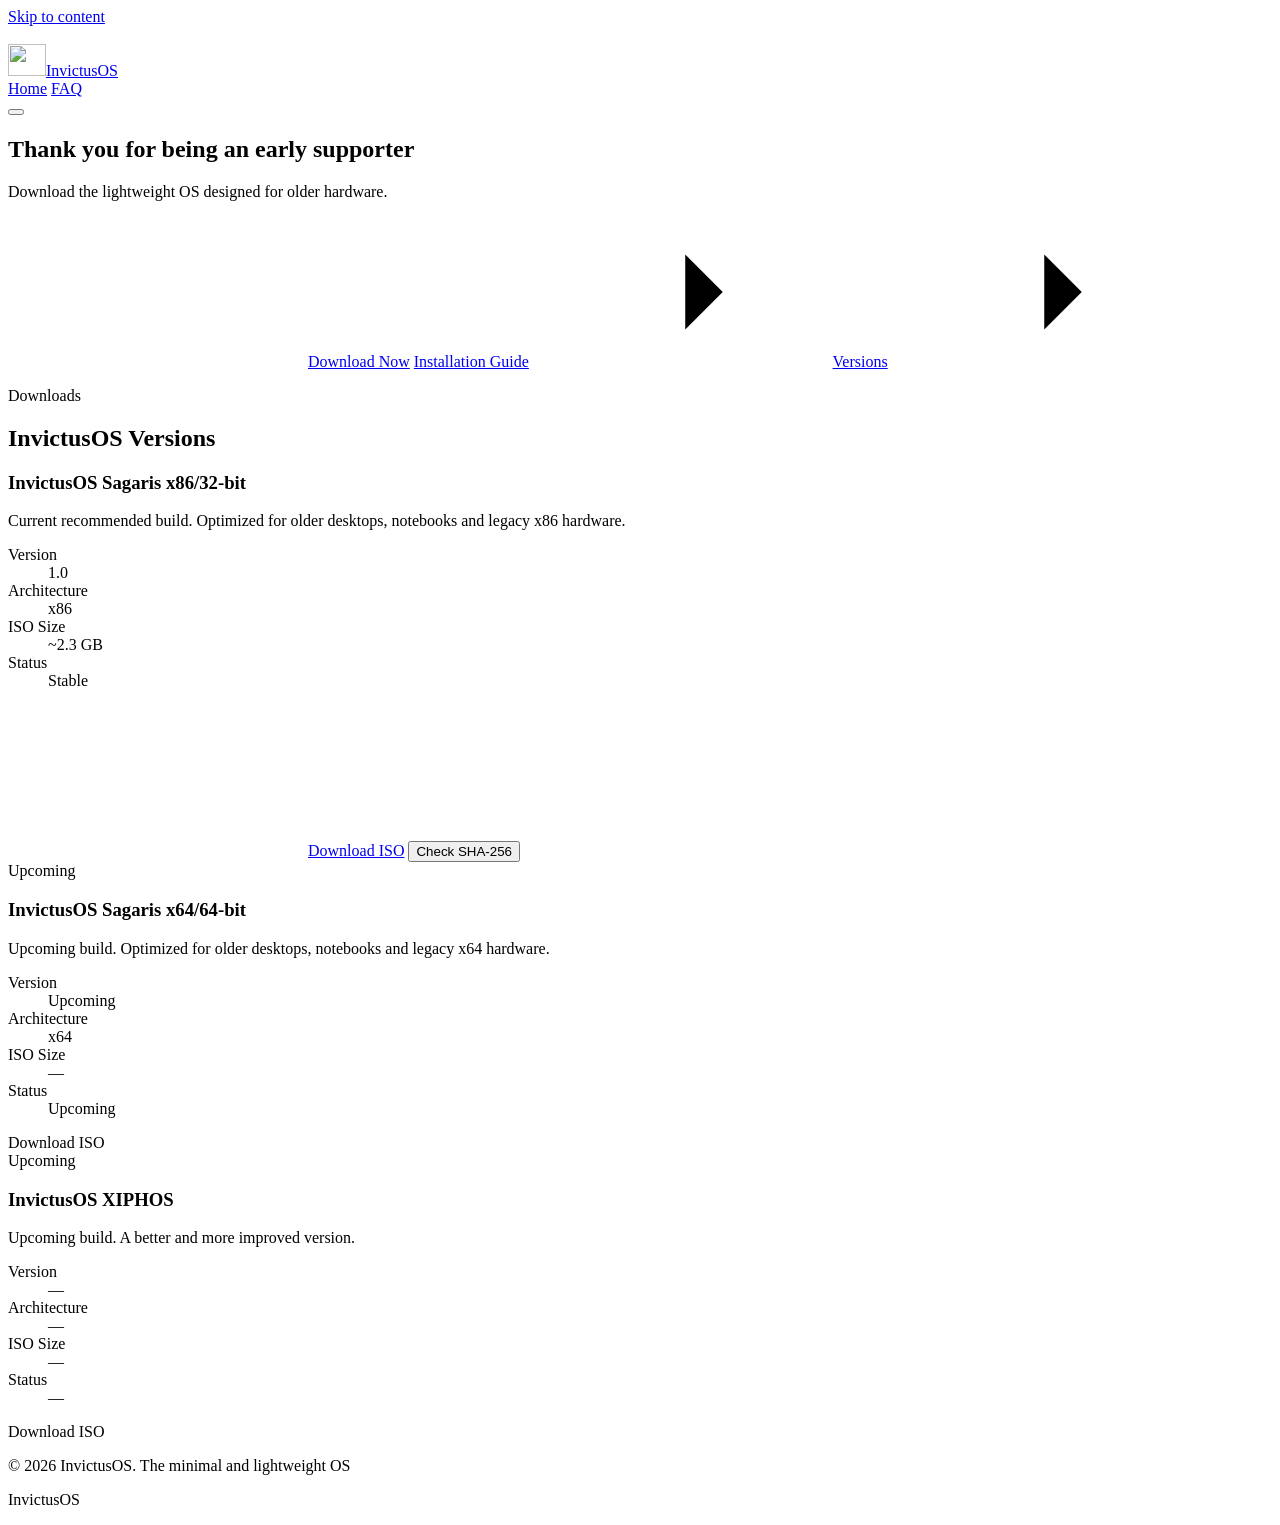
==== commit 425e3f54: "Update index.html" ====
--- a/download/index.html
+++ b/download/index.html
@@ -18,8 +18,7 @@
    TERMS POP-UP  : search  ======== TERMS  - edit the terms text there.
    TERMS FLOW    : the checkbox stays locked until the terms text has been scrolled to the end.
    TERMS PAGE    : link guessed as  terms.html  (search for it to change).
-   COLOURS       : written straight into the style block (search for the numbers, e.g. 26,92,255).
-   LOOKS         : style block, parts 3-7 (each part is labelled).
+   COLOURS/LOOKS : the shared stylesheet  style.css  (part 5 = this page; the header is part 3, shared by every page).
 
    SECURITY      : scripts are locked by a hash in the Content-Security-Policy
    tag. Text, link and CSS edits are fine. If you edit the script block, open
@@ -28,7 +27,7 @@
    understand the hash ignore it, very old ones need it to run the script).
   ===========================================================================
 -->
-<html lang="en">
+<html lang="en" class="p-dl">
 <head>
 <meta charset="utf-8">
 <meta http-equiv="X-UA-Compatible" content="IE=edge">
@@ -51,8 +50,8 @@
 <!-- Security: only this site's own files and data: images are allowed. Nothing is loaded from other websites. -->
 <meta http-equiv="Content-Security-Policy" content="
     default-src 'none';
-    script-src 'sha256-AJH9lP1XNJOuwjx3NClQ16aa7Rm7gYGeVCkKFV4iQMg=' 'unsafe-inline';
-    style-src 'unsafe-inline';
+    script-src 'sha256-VmY3w60R3vijJ0sMP1gWcNOuoaS8PLPHXa9HHZgm6BQ=' 'unsafe-inline';
+    style-src 'self' 'unsafe-inline';
     font-src 'self';
     img-src 'self' data:;
     connect-src 'none';
@@ -127,244 +126,16 @@
 
 <!--[if lt IE 9]><script>(function(){var t="abbr article aside dialog figure footer header main nav section".split(" "),i=t.length;while(i--){document.createElement(t[i]);}document.documentElement.className+=" no-flex-gap";})();</script><![endif]-->
 <!--[if lte IE 6]><style>.mnav{display:none}</style><![endif]-->
-<style>
-/* =========================================================================
-   InvictusOS download page - styles
-   0. FONTS   1. COLOURS   2. BASE   3. HEADER + PHONE MENU   4. HERO
-   5. DOWNLOADS   6. POP-UPS   7. FOOTER   8. COLUMN FALLBACK   9. PHONE / TABLET
-   ========================================================================= */
-
-/* ---------- 0. FONTS (self-hosted in assets/fonts) ---------- */
-@font-face { font-family: "JetBrains Mono"; font-weight: 500; font-style: normal; font-display: swap; src: url("assets/fonts/JetBrainsMono-Medium.woff2") format("woff2"), url("assets/fonts/JetBrainsMono-Medium.woff") format("woff"); }
-@font-face { font-family: "JetBrains Mono"; font-weight: 400; font-style: normal; font-display: swap; src: url("assets/fonts/JetBrainsMono-Regular.woff2") format("woff2"), url("assets/fonts/JetBrainsMono-Regular.woff") format("woff"); }
-@font-face { font-family: "Manrope"; font-weight: 700; font-style: normal; font-display: swap; src: url("assets/fonts/Manrope-Bold.woff2") format("woff2"), url("assets/fonts/Manrope-Bold.woff") format("woff"); }
-@font-face { font-family: "Manrope"; font-weight: 500; font-style: normal; font-display: swap; src: url("assets/fonts/Manrope-Medium.woff2") format("woff2"), url("assets/fonts/Manrope-Medium.woff") format("woff"); }
-@font-face { font-family: "Manrope"; font-weight: 400; font-style: normal; font-display: swap; src: url("assets/fonts/Manrope-Regular.woff2") format("woff2"), url("assets/fonts/Manrope-Regular.woff") format("woff"); }
-@font-face { font-family: "Sora"; font-weight: 700; font-style: normal; font-display: swap; src: url("assets/fonts/Sora-Bold.woff2") format("woff2"), url("assets/fonts/Sora-Bold.woff") format("woff"); }
-@font-face { font-family: "Sora"; font-weight: 800; font-style: normal; font-display: swap; src: url("assets/fonts/Sora-ExtraBold.woff2") format("woff2"), url("assets/fonts/Sora-ExtraBold.woff") format("woff"); }
-@font-face { font-family: "Sora"; font-weight: 500; font-style: normal; font-display: swap; src: url("assets/fonts/Sora-Medium.woff2") format("woff2"), url("assets/fonts/Sora-Medium.woff") format("woff"); }
-
-/* ---------- 1. COLOURS (written straight into the rules so every browser understands them; numbers are R,G,B) ----------
-   navy 10,10,28 (header, deep panels)   ink 0,0,0 (black bands, footer)   card 20,20,20 (dark cards)
-   brand 26,92,255 (bright blue)   link 77,163,255 (light blue links)   ok 34,197,94 (green)
-   page gradient: indigo 26,26,166  ->  mid 28,34,150  ->  teal 29,91,134 */
-
-/* ---------- 2. BASE ---------- */
-* { box-sizing: border-box; margin: 0; padding: 0; }
-::before { box-sizing: border-box; margin: 0; padding: 0; }
-::after { box-sizing: border-box; margin: 0; padding: 0; }
-article, aside, figure, footer, header, main, nav, section { display: block; }
-html { background: #1a1aa6; color: #fff; font-family: Manrope, system-ui, -apple-system, "Segoe UI", Tahoma, Arial, sans-serif; scroll-behavior: smooth; scroll-padding-top: 88px; -webkit-text-size-adjust: 100%; }
-body { font-size: 16px; font-weight: 400; line-height: 1.625; min-height: 100vh; overflow-x: hidden; -webkit-font-smoothing: antialiased; }
-img, svg { display: block; max-width: 100%; }
-main { overflow-x: clip; }
-a { color: inherit; text-decoration: none; }
-ul { list-style: none; }
-button, input { font-family: inherit; }
-[hidden] { display: none !important; }
-/* shared font families (each written once) */
-.brand, .mnav-link, .hero-title, .hero-text, .section-title, .release-title, .meta dd, .terms-title, .wordmark { font-family: Sora, system-ui, "Segoe UI", Tahoma, Arial, sans-serif; }
-.label, .meta dt, .sha-label, .sha-value, .sha-body pre, .pill, .sha-status, .terms-hint, .copyright { font-family: "JetBrains Mono", ui-monospace, Menlo, Consolas, "Courier New", monospace; }
-/* very thin, minimal scrollbar (page + the terms list) */
-::-webkit-scrollbar { width: 6px; height: 6px; }
-::-webkit-scrollbar-track { background: transparent; }
-::-webkit-scrollbar-thumb { background: rgba(255,255,255,.28); border: 2px solid transparent; background-clip: padding-box; border-radius: 999px; }
-::-webkit-scrollbar-thumb:hover { background: rgba(255,255,255,.55); background-clip: padding-box; }
-@supports not selector(::-webkit-scrollbar) { html, .terms-body { scrollbar-width: thin; scrollbar-color: rgba(255,255,255,.3) transparent; } }
-::selection { background: rgb(26,92,255); color: #fff; }
-:focus-visible { outline: 3px solid #fff; outline-offset: 3px; border-radius: 6px; }
-.sr-only { position: absolute; width: 1px; height: 1px; padding: 0; margin: -1px; overflow: hidden; clip: rect(1px, 1px, 1px, 1px); clip: rect(1px 1px 1px 1px); white-space: nowrap; border: 0; }
-.skip { position: absolute; left: 12px; top: -64px; z-index: 100; padding: 12px 20px; border-radius: 8px; background: #fff; color: rgb(10,10,28); font-weight: 700; }
-.skip:focus { top: 12px; }
-.sprite { position: absolute; width: 0; height: 0; }
-
-/* page background layers: dark graph lines over the page gradient + film grain (the gradient lives here, not on html, so scrolling stays cheap) */
-.bg-grid, .bg-grain { position: fixed; top: 0; right: 0; bottom: 0; left: 0; pointer-events: none; }
-.bg-grid { z-index: -1; background-image: linear-gradient(rgba(0,0,0,.34) 1px, transparent 1px), linear-gradient(90deg, rgba(0,0,0,.34) 1px, transparent 1px), linear-gradient(135deg, #1a1aa6 0%, #1c2296 45%, #1d5b86 100%); background-size: 48px 48px, 48px 48px, 100% 100%; }
-.bg-grain { display: none; z-index: 55; opacity: .07; mix-blend-mode: overlay; background-image: url("data:image/svg+xml,%3Csvg xmlns='http://www.w3.org/2000/svg' width='160' height='160'%3E%3Cfilter id='n'%3E%3CfeTurbulence type='fractalNoise' baseFrequency='.8' numOctaves='1' stitchTiles='stitch'/%3E%3CfeColorMatrix values='0 0 0 0 1 0 0 0 0 1 0 0 0 0 1 0 0 0 .6 0'/%3E%3C/filter%3E%3Crect width='100%25' height='100%25' filter='url(%23n)'/%3E%3C/svg%3E"); }
-@supports (mix-blend-mode: overlay) { .bg-grain { display: block; } }
-
-/* buttons used all over the page */
-.btn { display: inline-block; display: inline-flex; align-items: center; justify-content: center; gap: 12px; min-height: 56px; padding: 15px 32px; border-radius: 999px; font-size: 16px; font-weight: 500; line-height: 24px; text-align: center; border: 1px solid transparent; background: transparent; color: #fff; cursor: pointer; transition: background-color .2s, color .2s, border-color .2s; }
-.btn-primary { background: #fff; color: rgb(10,10,28); font-weight: 700; }
-.btn-primary:hover { background: rgb(26,92,255); color: #fff; }
-.btn-ghost { border-color: rgba(255,255,255,.5); color: #fff; }
-.btn-ghost:hover { border-color: #fff; background: rgba(255,255,255,.1); }
-.btn:disabled, .btn:disabled:hover { background: rgba(255,255,255,.1); color: rgba(255,255,255,.4); border: 1px dashed rgba(255,255,255,.25); cursor: not-allowed; }
-.icon { width: 20px; height: 20px; flex: none; fill: none; stroke: currentColor; stroke-width: 2; stroke-linecap: round; stroke-linejoin: round; }
-.btn .icon, .download-link .icon, .sha-copy .icon { display: inline-block; vertical-align: middle; }
-
-/* ---------- 3. HEADER + PHONE MENU ---------- */
-.site-header { position: sticky; top: 0; z-index: 50; background: rgba(10,10,28,.85); -webkit-backdrop-filter: blur(12px); backdrop-filter: blur(12px); border-bottom: 1px solid rgba(255,255,255,.1); }
-.header-row { position: relative; display: block; display: flex; align-items: center; gap: 16px; min-height: 68px; max-width: 1280px; margin-left: auto; margin-right: auto; padding-left: 20px; padding-right: 20px; }
-.brand { display: inline-block; display: flex; align-items: center; gap: 10px; min-height: 48px; font-size: 18px; font-weight: 700; line-height: 28px; white-space: nowrap; }
-.brand img { display: inline-block; vertical-align: middle; height: 32px; width: auto; }
-.nav { display: block; display: flex; align-items: center; gap: 4px; margin-left: auto; }
-.nav a { display: inline-block; display: flex; align-items: center; min-height: 48px; padding: 12px; line-height: 24px; border-radius: 8px; font-weight: 500; color: rgb(77,163,255); }
-.nav a:hover { color: #fff; }
-
-/* burger button (phones only) */
-.burger { display: none; position: relative; width: 48px; height: 48px; margin-left: auto; border: 1px solid rgba(255,255,255,.2); border-radius: 12px; background: none; cursor: pointer; }
-.burger-bar { position: absolute; left: 50%; width: 20px; height: 2px; margin-left: -10px; border-radius: 2px; background: #fff; transition: transform .25s ease, opacity .2s ease; }
-.burger-bar:nth-child(1) { top: 15px; }
-.burger-bar:nth-child(2) { top: 22px; }
-.burger-bar:nth-child(3) { top: 29px; }
-.burger[aria-expanded="true"] .burger-bar:nth-child(1) { transform: translateY(7px) rotate(45deg); }
-.burger[aria-expanded="true"] .burger-bar:nth-child(2) { opacity: 0; }
-.burger[aria-expanded="true"] .burger-bar:nth-child(3) { transform: translateY(-7px) rotate(-45deg); }
-
-/* phone menu panel */
-.mnav { position: absolute; left: 0; right: 0; top: 100%; padding: 8px 20px 24px; background: rgb(10,10,28); border-bottom: 1px solid rgba(255,255,255,.1); box-shadow: 0 25px 50px -12px rgba(0,0,0,.5); }
-.mnav-link { display: block; display: flex; align-items: center; justify-content: space-between; min-height: 60px; padding: 16px 0; border-bottom: 1px solid rgba(255,255,255,.1); font-size: 20px; font-weight: 600; line-height: 28px; }
-.mnav-link:hover { color: rgb(77,163,255); }
-.mnav-link .icon { display: inline-block; vertical-align: middle; }
-
-/* ---------- 4. HERO ---------- */
-.hero { position: relative; display: block; display: flex; flex-direction: column; justify-content: center; max-width: 1280px; min-height: calc(100vh - 68px); min-height: calc(100svh - 68px); margin-left: auto; margin-right: auto; padding: 64px 20px 80px; }
-.glow { position: absolute; z-index: -1; border-radius: 50%; -webkit-filter: blur(100px); filter: blur(100px); pointer-events: none; }
-.glow-blue { right: -128px; top: 32px; width: 544px; height: 544px; background: rgba(26,92,255,.35); }
-.glow-teal { left: -128px; bottom: 0; width: 480px; height: 480px; background: rgba(29,91,134,.6); }
-.hero-title { font-size: 44px; font-weight: 800; line-height: .98; letter-spacing: -.04em; }
-.hero-text { max-width: 448px; margin-top: 28px; font-size: 28px; font-weight: 500; line-height: 1.2; letter-spacing: -.01em; color: rgba(255,255,255,.9); }
-.hero-actions { display: block; display: flex; flex-wrap: wrap; gap: 14px; margin-top: 36px; }
-
-/* ---------- 5. DOWNLOADS ---------- */
-.downloads { position: relative; max-width: 1180px; margin-left: auto; margin-right: auto; padding: 144px 20px; }
-.label { font-size: 12px; font-weight: 500; line-height: 1.5; letter-spacing: .14em; text-transform: uppercase; color: rgba(255,255,255,.7); }
-.section-title { margin-top: 16px; font-size: 42px; font-weight: 800; line-height: .95; letter-spacing: -.035em; }
-.releases { margin-top: 56px; }
-.release + .release { margin-top: 20px; }
-
-.release { display: grid; grid-template-columns: minmax(0, 1.3fr) minmax(0, .7fr); grid-gap: 40px; gap: 40px; padding: 40px; border-radius: 32px; border: 1px solid rgba(255,255,255,.15); background: rgb(20,20,20); }
-.release-stable { background: linear-gradient(160deg, rgba(34,197,94,.1), transparent 50%), rgb(20,20,20); }
-.release-upcoming { border: 1px dashed #2f5272; border: 1px dashed rgba(77,163,255,.5); background: rgb(0,0,0); }
-.release-title { font-size: 26px; font-weight: 700; line-height: 1.15; letter-spacing: -.02em; }
-.release-text { margin-top: 12px; max-width: 544px; color: rgba(255,255,255,.75); }
-.pill { display: inline-block; margin-bottom: 14px; padding: 4px 12px; border-radius: 999px; font-size: 11px; font-weight: 500; line-height: 1.5; letter-spacing: .1em; text-transform: uppercase; border: 1px solid rgba(77,163,255,.6); background: rgba(77,163,255,.15); color: #7dd3fc; }
-
-/* version / architecture / size / status panel */
-.meta { display: grid; grid-template-columns: repeat(2, 1fr); grid-gap: 1px; gap: 1px; margin-top: 28px; overflow: hidden; border-radius: 20px; border: 1px solid rgba(255,255,255,.2); background: rgba(255,255,255,.2); }
-.meta div { display: block; display: flex; flex-direction: column; gap: 6px; padding: 20px; background: rgb(20,20,20); }
-.release-upcoming .meta div { background: rgb(8,8,8); }
-.meta dt { font-size: 12px; font-weight: 400; line-height: 1.5; color: rgba(255,255,255,.7); }
-.meta dd { font-size: 20px; font-weight: 700; line-height: 1.625; letter-spacing: -.01em; }
-
-/* "Check SHA-256" link + its pop-up */
-.text-link { display: inline-block; display: inline-flex; align-items: center; justify-content: center; min-height: 48px; padding: 12px; border: 0; background: none; font-size: 15px; font-weight: 500; line-height: 24px; color: rgb(77,163,255); text-decoration: underline; cursor: pointer; }
-.text-link:hover { color: #fff; }
-.sha-label { margin-top: 16px; font-size: 12px; font-weight: 400; line-height: 1.5; color: rgba(255,255,255,.7); }
-.sha-value { display: block; margin-top: 8px; padding: 14px; border-radius: 12px; border: 1px solid rgba(255,255,255,.2); background: rgb(0,0,0); font-size: 14px; font-weight: 500; line-height: 1.5; color: rgb(77,163,255); overflow-wrap: anywhere; word-wrap: break-word; -webkit-user-select: all; -moz-user-select: all; user-select: all; cursor: copy; }
-.sha-copy { margin-top: 14px; min-height: 48px; gap: 8px; padding: 11px 20px; border-color: rgba(255,255,255,.15); background: rgba(255,255,255,.12); font-size: 14px; font-weight: 500; color: rgba(255,255,255,.8); }
-.sha-copy:hover { background: rgba(255,255,255,.2); color: #fff; }
-.sha-copy .icon { width: 16px; height: 16px; }
-.sha-body a { color: rgb(77,163,255); text-decoration: underline; }
-.sha-body a:hover { color: #fff; }
-.sha-status { min-height: 1.5em; margin-top: 8px; text-align: center; font-size: 13px; font-weight: 400; color: rgb(34,197,94); }
-.sha-body pre { margin-top: 8px; padding: 14px; overflow-x: auto; border-radius: 12px; background: rgb(0,0,0); font-size: 13px; font-weight: 400; line-height: 1.6; color: rgba(255,255,255,.85); }
-.sha-body p + p { margin-top: 12px; }
-
-.download-box { display: block; display: flex; flex-direction: column; justify-content: center; gap: 14px; text-align: center; }
-.download-link { display: block; display: flex; align-items: center; justify-content: center; gap: 12px; width: 100%; min-height: 60px; padding: 17px 20px; border: 0; border-radius: 999px; background: #fff; color: rgb(10,10,28); font-size: 16px; font-weight: 700; line-height: 26px; cursor: pointer; transition: background-color .2s, color .2s; }
-.download-link:hover { background: rgb(26,92,255); color: #fff; }
-.download-note { text-align: center; font-size: 14px; color: rgba(255,255,255,.75); }
-.download-note a { color: rgb(77,163,255); text-decoration: underline; }
-.download-disabled { display: block; display: flex; align-items: center; justify-content: center; min-height: 60px; padding: 16px 0; border-radius: 999px; border: 1px dashed rgba(255,255,255,.25); color: rgba(255,255,255,.4); font-weight: 700; line-height: 26px; cursor: not-allowed; -webkit-user-select: none; -moz-user-select: none; user-select: none; }
-
-/* ---------- 6. POP-UPS (terms + SHA-256) ---------- */
-dialog { display: none; }
-.terms { width: 92vw; max-width: 576px; max-height: 90vh; margin: auto; padding: 0; overflow: hidden; border: 1px solid rgba(255,255,255,.2); border-radius: 28px; background: rgb(20,20,20); color: #fff; box-shadow: 0 40px 120px -20px rgba(0,0,12,.8); }
-.terms[open] { display: block; display: flex; flex-direction: column; }
-.terms::backdrop { background: rgba(0,0,0,.7); -webkit-backdrop-filter: blur(6px); backdrop-filter: blur(6px); }
-/* browsers without a built-in <dialog>: the script opens it as a fixed box with a dark surround */
-.dlg-fallback { position: fixed; top: 5vh; left: 0; right: 0; z-index: 90; box-shadow: 0 0 0 9999px rgba(0,0,12,.7), 0 40px 120px -20px rgba(0,0,12,.8); }
-.dlg-open { overflow: hidden; }
-.terms-head { display: block; display: flex; align-items: center; justify-content: space-between; gap: 16px; padding: 24px 24px 0 32px; }
-.terms-title { font-size: 28px; font-weight: 800; line-height: 1.1; letter-spacing: -.02em; }
-.terms-close { display: block; width: 48px; height: 48px; padding: 13px; flex: none; border: 1px solid rgba(255,255,255,.2); border-radius: 12px; background: none; color: #fff; cursor: pointer; }
-.terms-close:hover { background: rgba(255,255,255,.1); }
-.terms-body { overflow-y: auto; padding: 16px 32px 8px; color: rgba(255,255,255,.8); }
-.terms-list { margin-top: 16px; padding-left: 20px; list-style: decimal; }
-.terms-list li + li { margin-top: 12px; }
-.terms-list li::marker { color: rgb(77,163,255); font-family: "JetBrains Mono", ui-monospace, Menlo, Consolas, "Courier New", monospace; }
-.terms-more { margin-top: 20px; font-size: 15px; }
-.terms-more a { color: rgb(77,163,255); text-decoration: underline; }
-.terms-more a:hover { color: #fff; }
-.terms-body:focus-visible { outline-offset: -4px; }
-.terms-hint { flex: 1 0 100%; font-size: 13px; font-weight: 400; line-height: 1.5; color: rgb(77,163,255); text-align: left; }
-.terms-check.locked { cursor: not-allowed; color: rgba(255,255,255,.45); }
-.terms-check.locked .terms-box { border-style: dashed; opacity: .5; }
-.terms-check { display: block; display: flex; align-items: flex-start; gap: 12px; flex: 1 0 100%; min-height: 48px; padding-top: 10px; cursor: pointer; text-align: left; }
-.terms-check input { position: absolute; width: 1px; height: 1px; opacity: 0; }
-.terms-box { flex: none; display: inline-block; vertical-align: top; width: 24px; height: 24px; margin-top: 1px; border: 2px solid rgba(255,255,255,.5); border-radius: 7px; transition: background-color .15s, border-color .15s; }
-.terms-box::after { content: ""; display: block; width: 6px; height: 11px; margin: 3px auto 0; border: solid #fff; border-width: 0 2.5px 2.5px 0; -webkit-transform: rotate(45deg) scale(0); -ms-transform: rotate(45deg) scale(0); transform: rotate(45deg) scale(0); transition: transform .15s; }
-.terms-check input:checked + .terms-box { background: rgb(26,92,255); border-color: rgb(26,92,255); }
-.terms-check input:checked + .terms-box::after { -webkit-transform: rotate(45deg) scale(1); -ms-transform: rotate(45deg) scale(1); transform: rotate(45deg) scale(1); }
-.terms-check input:focus-visible + .terms-box { outline: 3px solid #fff; outline-offset: 3px; }
-.terms-actions { display: block; display: flex; flex-wrap: wrap; justify-content: flex-end; gap: 12px; padding: 20px 32px 28px; border-top: 1px solid rgba(255,255,255,.1); margin-top: 16px; text-align: right; }
-@supports (display: grid) { .terms-box::after { display: grid; margin: -2px 0 0; } .terms-box { display: grid; place-items: center; } }
-
-/* ---------- 7. FOOTER ---------- */
-.site-footer { overflow: hidden; border-top: 1px solid rgba(255,255,255,.1); background: rgb(0,0,0); padding-top: 40px; text-align: center; }
-.copyright { padding-left: 20px; padding-right: 20px; font-size: 13px; font-weight: 400; line-height: 1.5; color: rgba(255,255,255,.75); }
-.wordmark { margin-top: 24px; padding-bottom: 16px; white-space: nowrap; -webkit-user-select: none; user-select: none; font-size: 48px; font-size: 12.5vw; font-weight: 800; line-height: 1; letter-spacing: -.025em; color: #262626; }
-@supports ((-webkit-background-clip: text) or (background-clip: text)) { .wordmark { color: transparent; background: linear-gradient(to bottom, rgba(255,255,255,.3), rgba(255,255,255,.12), rgba(255,255,255,.04)); -webkit-background-clip: text; background-clip: text; } }
-
-/* ---------- 8. COLUMN FALLBACK + old browsers ---------- */
-/* browsers without CSS grid (about 2016 and older) keep the two-column cards using floats; grid browsers undo this below */
-.release:after { content: ""; display: block; clear: both; }
-@media (min-width: 901px) {
-  .release-main { float: left; width: 62%; margin-right: 4%; }
-  .download-box { float: left; width: 34%; }
-}
-.meta div { min-height: 92px; }
-@media (min-width: 421px) { .meta div { float: left; width: 50%; } }
-@supports (display: grid) {
-  .release-main, .download-box, .meta div { float: none; width: auto; margin: 0; min-height: 0; }
-  .release:after { display: none; }
-}
-/* browsers without flex "gap" (the script adds .no-flex-gap): same spacing with margins */
-.no-flex-gap .header-row > * + * { margin-left: 16px; }
-.no-flex-gap .brand img { margin-right: 10px; }
-.no-flex-gap .nav > * + * { margin-left: 4px; }
-.no-flex-gap .btn svg, .no-flex-gap .download-link svg, .no-flex-gap .sha-copy svg { margin: 0 8px; }
-.no-flex-gap .hero-actions > * { margin: 0 14px 14px 0; }
-.no-flex-gap .download-box > * + * { margin-top: 14px; }
-.no-flex-gap .meta div > * + * { margin-top: 6px; }
-.no-flex-gap .terms-head > * + * { margin-left: 16px; }
-.no-flex-gap .terms-check > * + * { margin-left: 12px; }
-.no-flex-gap .terms-actions > * { margin: 0 0 0 12px; }
-
-/* ---------- 9. PHONE / TABLET + wider screens ---------- */
-@media (min-width: 524px) { .hero-title { font-size: 8.4vw; } }
-@media (min-width: 1571px) { .hero-title { font-size: 132px; } }
-@media (min-width: 700px) { .section-title { font-size: 6vw; } }
-@media (min-width: 1334px) { .section-title { font-size: 80px; } }
-@media (min-width: 854px) { .release-title { font-size: 3vw; } }
-@media (min-width: 1067px) { .release-title { font-size: 32px; } }
-@media (min-width: 1664px) { .wordmark { font-size: 208px; } }
-@media (min-width: 901px) { .mnav { display: none; } }
-@media (max-width: 900px) {
-  .nav { display: none; }
-  .burger { display: block; }
-  .hero { min-height: 0; padding-top: 48px; }
-  .release { grid-template-columns: 1fr; padding: 28px; grid-gap: 28px; gap: 28px; }
-  .downloads { padding-top: 96px; padding-bottom: 96px; }
-}
-@media (max-width: 420px) {
-  .meta { grid-template-columns: 1fr; }
-  .hero-text { font-size: 24px; }
-}
-@media (prefers-reduced-motion: reduce) { html { scroll-behavior: auto; } *, ::before, ::after { transition: none !important; } }
-</style>
+<link rel="stylesheet" href="style.css">
 <!--[if lt IE 9]><style>
-.release:after { content: ""; display: block; clear: both; }
-.release-main { float: left; width: 62%; margin-right: 4%; }
-.download-box { float: left; width: 34%; }
-.meta div { float: left; width: 50%; }
+.p-dl .release:after { content: ""; display: block; clear: both; }
+.p-dl .release-main { float: left; width: 62%; margin-right: 4%; }
+.p-dl .download-box { float: left; width: 34%; }
+.p-dl .meta div { float: left; width: 50%; }
 </style><![endif]-->
 <!--[if lt IE 8]><style>
-.release, .meta { zoom: 1; }
-.release-main, .download-box, .meta div { display: inline; zoom: 1; }
+.p-dl .release, .p-dl .meta { zoom: 1; }
+.p-dl .release-main, .p-dl .download-box, .p-dl .meta div { display: inline; zoom: 1; }
 </style><![endif]-->
 <!-- Without JavaScript the SHA pop-up and menu button cannot work: hide them ("Download ISO" then goes straight to Drive) -->
 <noscript><style>[data-open-sha], .burger { display: none; }</style></noscript>
@@ -374,8 +145,8 @@
 <a class="skip" href="#main">Skip to content</a>
 
 <!-- ======== BACKGROUND LAYERS (graph, film grain) ======== -->
-<div class="bg-grid" aria-hidden="true"></div>
-<div class="bg-grain" aria-hidden="true"></div>
+<div class="grid-lines" aria-hidden="true"></div>
+<div class="grain" aria-hidden="true"></div>
 
 <!-- icon sprite -->
 <svg class="sprite" width="0" height="0" aria-hidden="true" focusable="false"><defs>
@@ -387,12 +158,12 @@
 <!-- ======== HEADER / NAVIGATION ======== -->
 <header class="site-header">
   <div class="header-row">
-    <a href="index.html" class="brand" aria-label="InvictusOS home"><img src="assets/logo.png" alt="" width="38" height="32">InvictusOS</a>
+    <a href="index.html" class="brand-link" aria-label="InvictusOS home"><img src="assets/logo.png" alt="" width="38" height="32" class="logo">InvictusOS</a>
 
     <!-- Desktop navigation (hidden on phones) -->
     <nav class="nav" aria-label="Primary">
-      <a href="index.html">Home</a>
-      <a href="faq.html">FAQ</a>
+      <a href="index.html" class="nav-link">Home</a>
+      <a href="faq.html" class="nav-link">FAQ</a>
     </nav>
 
     <!-- Phone menu button -->
@@ -602,7 +373,7 @@
   burger.addEventListener("click", function () { setMenu(!menuOpen()); }, false);
   panel.addEventListener("click", function (e) { if (insideLink(e.target)) setMenu(false); }, false);
   document.addEventListener("click", function (e) { if (menuOpen() && !panel.contains(e.target) && !burger.contains(e.target)) setMenu(false); }, false);
-  window.addEventListener("resize", function () { if ((window.innerWidth || d.clientWidth) > 900) setMenu(false); }, false);
+  window.addEventListener("resize", function () { if ((window.innerWidth || d.clientWidth) >= 960) setMenu(false); }, false);
 
   // ---- pop-ups: use the browser's own <dialog> when it has one, otherwise a fixed box ----
   var terms = $("terms"), sha = $("sha"), opener = null;
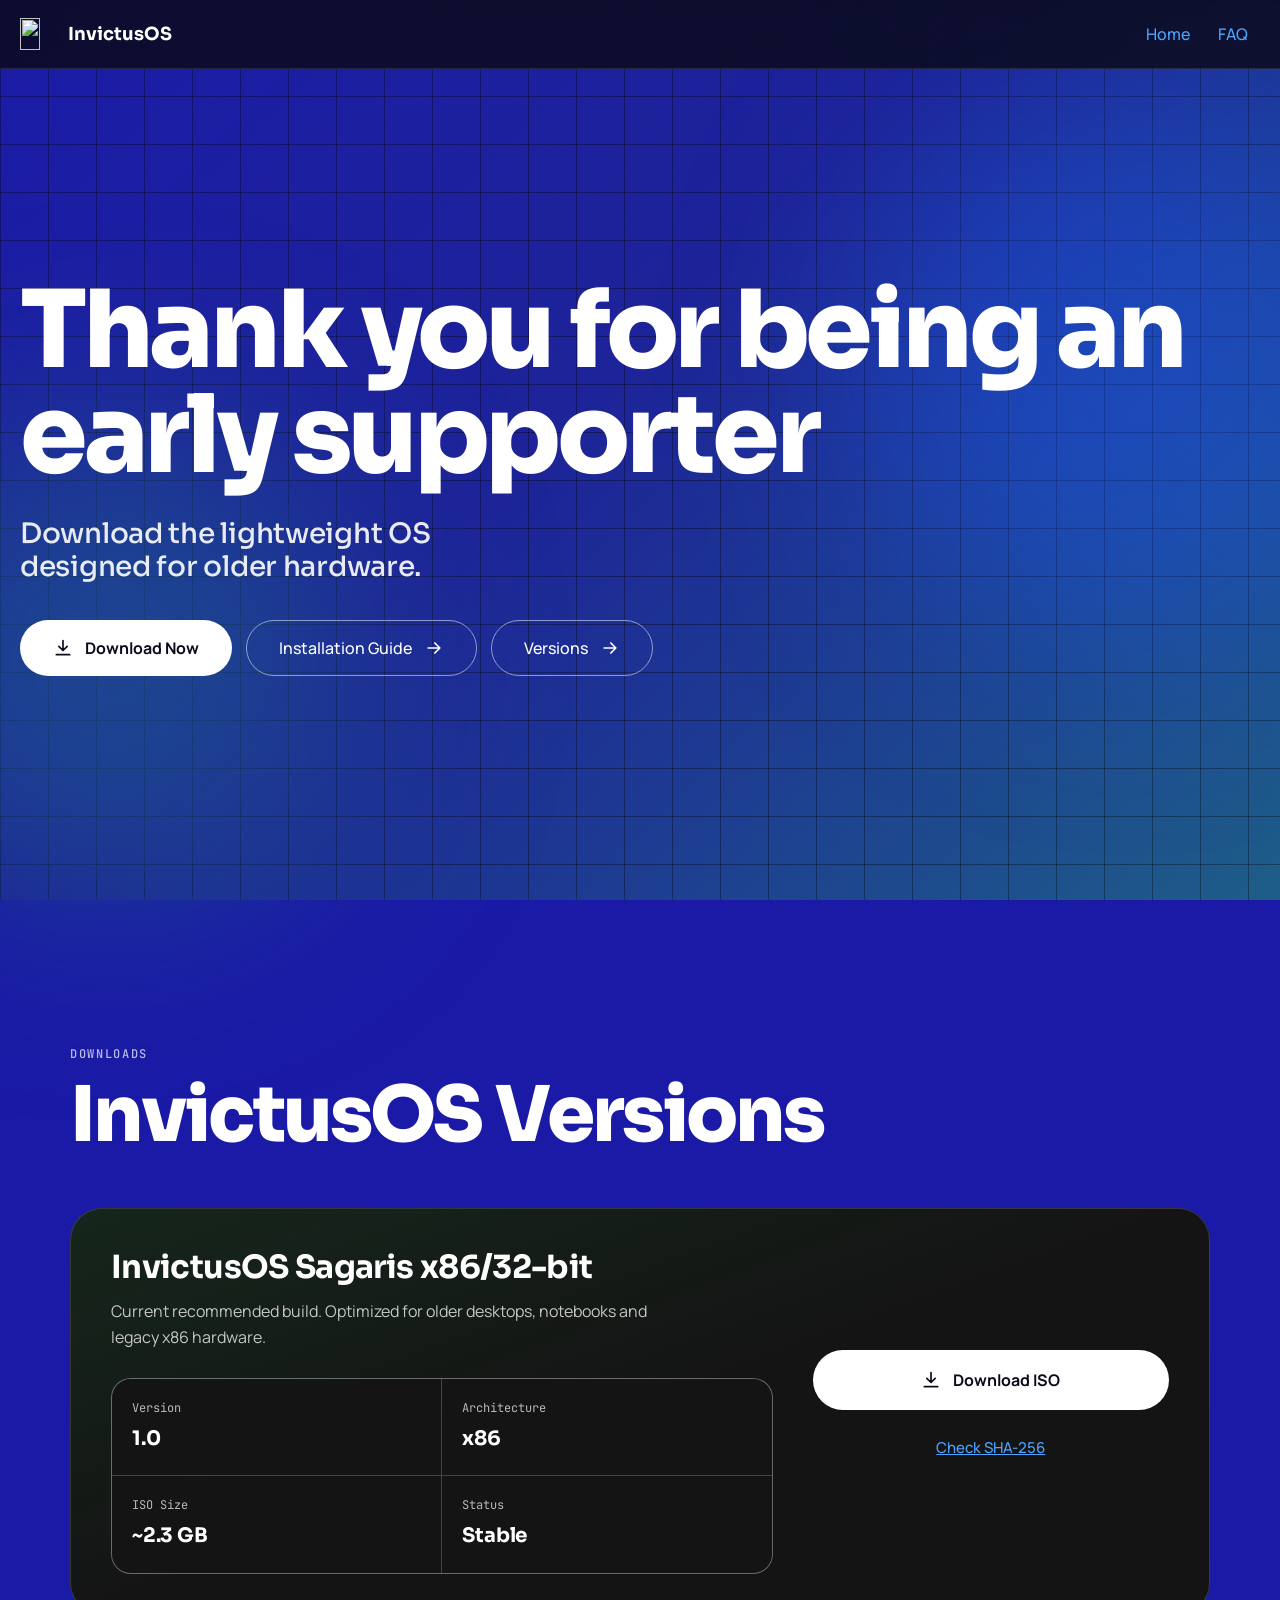
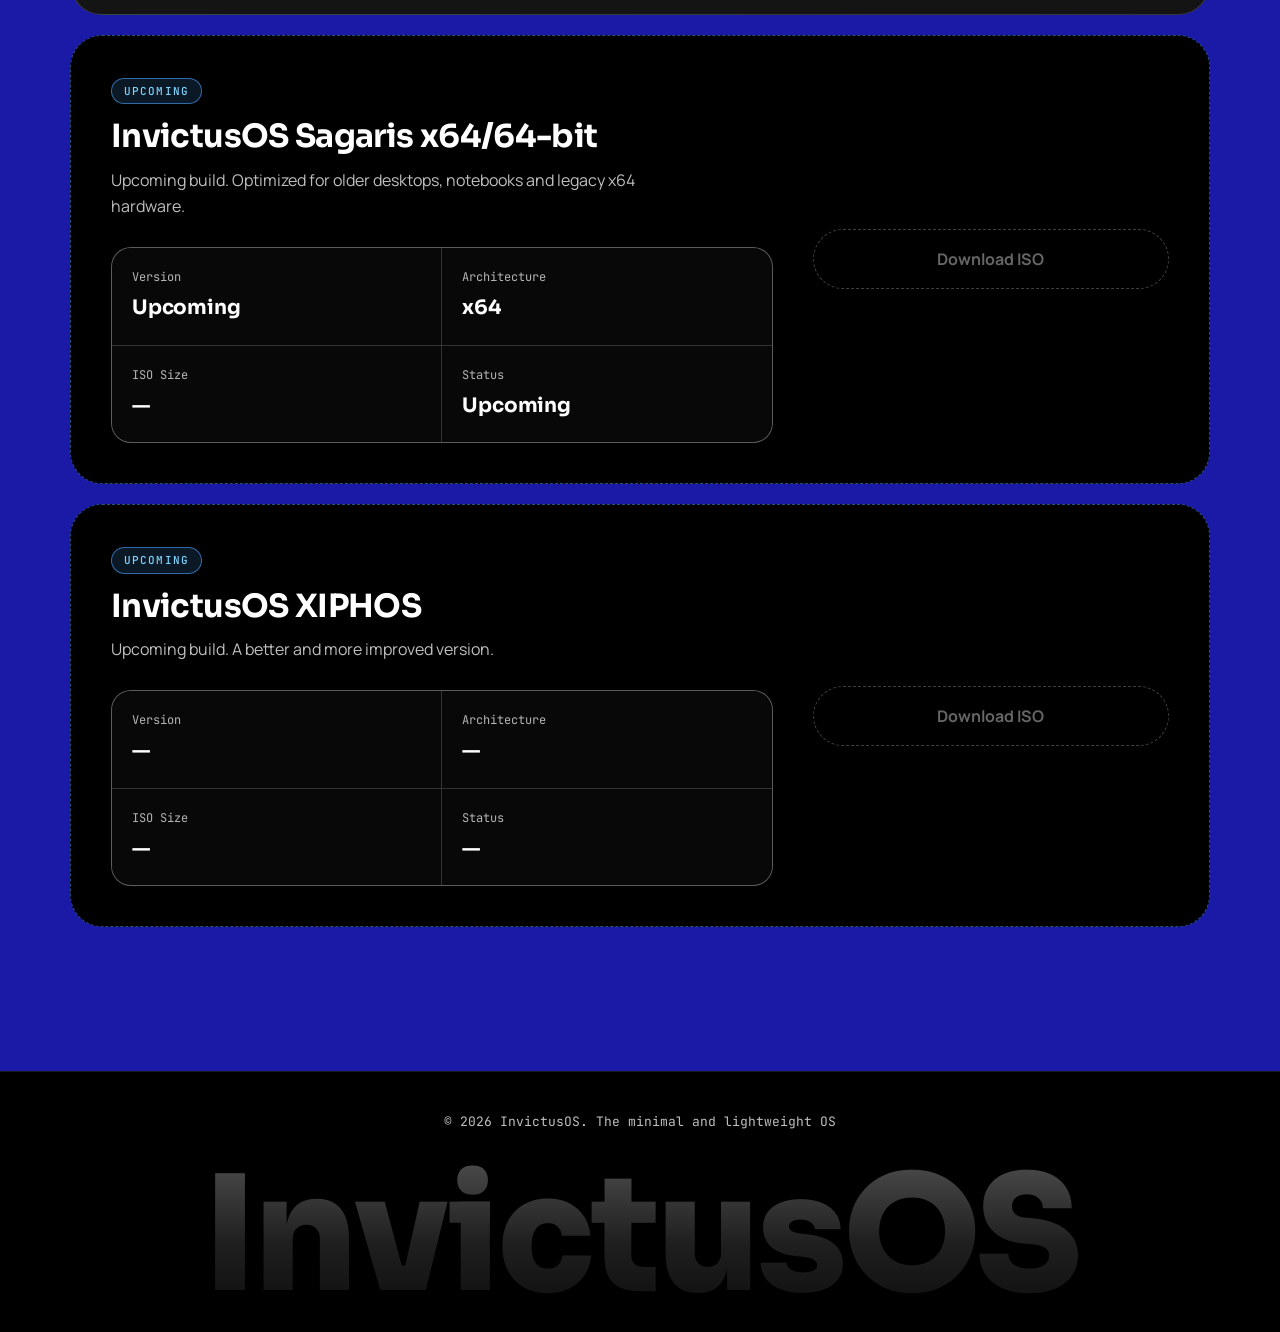
==== commit e4d1e24b: "Update index.html" ====
--- a/download/index.html
+++ b/download/index.html
@@ -17,7 +17,7 @@
                    JavaScript is off it goes straight to Drive.
    TERMS POP-UP  : search  ======== TERMS  - edit the terms text there.
    TERMS FLOW    : the checkbox stays locked until the terms text has been scrolled to the end.
-   TERMS PAGE    : link guessed as  terms.html  (search for it to change).
+   TERMS PAGE    : link guessed as  /terms  (search for it to change).
    COLOURS/LOOKS : the shared stylesheet  style.css  (part 5 = this page; the header is part 3, shared by every page).
 
    SECURITY      : scripts are locked by a hash in the Content-Security-Policy
@@ -38,12 +38,12 @@
 <meta name="description" content="Download InvictusOS Sagaris x86/32-bit, the lightweight operating system for older hardware, and see the upcoming x64 and XIPHOS builds.">
 <meta name="robots" content="index, follow, max-image-preview:large">
 <meta name="theme-color" content="#0a0a1c">
-<link rel="canonical" href="https://webinvictusos.neocities.org/download.html">
+<link rel="canonical" href="https://webinvictusos.neocities.org/downloads/">
 <meta property="og:type" content="website">
 <meta property="og:site_name" content="InvictusOS">
 <meta property="og:title" content="InvictusOS | Downloads">
 <meta property="og:description" content="Download the lightweight OS designed for older hardware.">
-<meta property="og:url" content="https://webinvictusos.neocities.org/download.html">
+<meta property="og:url" content="https://webinvictusos.neocities.org/downloads/">
 <meta property="og:image" content="https://webinvictusos.neocities.org/assets/desktop.png">
 <meta name="twitter:card" content="summary_large_image">
 
@@ -69,17 +69,17 @@
   "@graph": [
     {
       "@type": "CollectionPage",
-      "@id": "https://webinvictusos.neocities.org/download.html#webpage",
-      "url": "https://webinvictusos.neocities.org/download.html",
+      "@id": "https://webinvictusos.neocities.org/downloads/#webpage",
+      "url": "https://webinvictusos.neocities.org/downloads/",
       "name": "InvictusOS | Downloads",
       "description": "Download the lightweight OS designed for older hardware.",
       "isPartOf": { "@type": "WebSite", "name": "InvictusOS", "url": "https://webinvictusos.neocities.org/" },
       "inLanguage": "en",
-      "mainEntity": { "@id": "https://webinvictusos.neocities.org/download.html#versions" }
+      "mainEntity": { "@id": "https://webinvictusos.neocities.org/downloads/#versions" }
     },
     {
       "@type": "ItemList",
-      "@id": "https://webinvictusos.neocities.org/download.html#versions",
+      "@id": "https://webinvictusos.neocities.org/downloads/#versions",
       "name": "InvictusOS Versions",
       "itemListElement": [
         {
@@ -126,7 +126,7 @@
 
 <!--[if lt IE 9]><script>(function(){var t="abbr article aside dialog figure footer header main nav section".split(" "),i=t.length;while(i--){document.createElement(t[i]);}document.documentElement.className+=" no-flex-gap";})();</script><![endif]-->
 <!--[if lte IE 6]><style>.mnav{display:none}</style><![endif]-->
-<link rel="stylesheet" href="style.css">
+<link rel="stylesheet" href="/style.css">
 <!--[if lt IE 9]><style>
 .p-dl .release:after { content: ""; display: block; clear: both; }
 .p-dl .release-main { float: left; width: 62%; margin-right: 4%; }
@@ -158,12 +158,12 @@
 <!-- ======== HEADER / NAVIGATION ======== -->
 <header class="site-header">
   <div class="header-row">
-    <a href="index.html" class="brand-link" aria-label="InvictusOS home"><img src="assets/logo.png" alt="" width="38" height="32" class="logo">InvictusOS</a>
+    <a href="/" class="brand-link" aria-label="InvictusOS home"><img src="/assets/logo.png" alt="" width="38" height="32" class="logo">InvictusOS</a>
 
     <!-- Desktop navigation (hidden on phones) -->
     <nav class="nav" aria-label="Primary">
-      <a href="index.html" class="nav-link">Home</a>
-      <a href="faq.html" class="nav-link">FAQ</a>
+      <a href="/" class="nav-link">Home</a>
+      <a href="/faq" class="nav-link">FAQ</a>
     </nav>
 
     <!-- Phone menu button -->
@@ -173,8 +173,8 @@
   <!-- Phone menu panel -->
   <div id="mnav" class="mnav" hidden>
     <nav aria-label="Mobile">
-      <a href="index.html" class="mnav-link">Home<svg class="icon" aria-hidden="true"><use href="#i-ar" xlink:href="#i-ar"/></svg></a>
-      <a href="faq.html" class="mnav-link">FAQ<svg class="icon" aria-hidden="true"><use href="#i-ar" xlink:href="#i-ar"/></svg></a>
+      <a href="/" class="mnav-link">Home<svg class="icon" aria-hidden="true"><use href="#i-ar" xlink:href="#i-ar"/></svg></a>
+      <a href="/faq" class="mnav-link">FAQ<svg class="icon" aria-hidden="true"><use href="#i-ar" xlink:href="#i-ar"/></svg></a>
     </nav>
   </div>
 </header>
@@ -221,7 +221,7 @@
         <a class="download-link" href="https://drive.google.com/file/d/1EZewkSJiRmBteu5a2VFD5zyncvxFnvHD/view" target="_blank" rel="noopener noreferrer" data-open-terms aria-haspopup="dialog"><svg class="icon" aria-hidden="true"><use href="#i-dl" xlink:href="#i-dl"/></svg>Download ISO</a>
         <button type="button" class="text-link" data-open-sha aria-haspopup="dialog">Check SHA-256</button>
         <noscript>
-          <p class="download-note">By downloading you agree to the <a href="terms.html">Terms &amp; Conditions</a>.</p>
+          <p class="download-note">By downloading you agree to the <a href="/terms">Terms &amp; Conditions</a>.</p>
         </noscript>
       </div>
     </article>
@@ -290,8 +290,8 @@
       <li>The ISO is hosted on Google Drive, so Google&rsquo;s own terms and privacy policy apply to the download.</li>
       <li>These terms may change as the project develops.</li>
     </ol>
-    <!-- LINK TO YOUR FULL TERMS PAGE: change terms.html if your page has another name -->
-    <p class="terms-more"><a href="terms.html" target="_blank" rel="noopener noreferrer">Read the full Terms &amp; Conditions<span class="sr-only"> (opens in a new tab)</span></a></p>
+    <!-- LINK TO YOUR FULL TERMS PAGE: change /terms if your page has another name -->
+    <p class="terms-more"><a href="/terms" target="_blank" rel="noopener noreferrer">Read the full Terms &amp; Conditions<span class="sr-only"> (opens in a new tab)</span></a></p>
   </div>
 
   <div class="terms-actions">
--- a/style.css
+++ b/style.css
@@ -0,0 +1,579 @@
+/* =========================================================================
+   InvictusOS - ONE stylesheet for every page (style.css)
+   Parts: 0 FONTS | 1 COLOURS | 2 SHARED BASE | 3 HEADER + PHONE MENU (same on every page)
+          4 HOME PAGE (index.html, rules start with ".p-home") | 5 DOWNLOAD PAGE (download.html, rules start with ".p-dl")
+   Each page marks itself with <html class="p-home"> or <html class="p-dl">, so a rule written for one page can never leak into the other.
+   For a NEW page: add <html class="p-yourpage">, link this file, and put its rules in a new part starting with ".p-yourpage".
+   ========================================================================= */
+
+/* ---------- 0. FONTS (self-hosted in assets/fonts) ---------- */
+@font-face { font-family: "JetBrains Mono"; font-weight: 500; font-style: normal; font-display: swap; src: url("assets/fonts/JetBrainsMono-Medium.woff2") format("woff2"), url("assets/fonts/JetBrainsMono-Medium.woff") format("woff"); }
+@font-face { font-family: "JetBrains Mono"; font-weight: 400; font-style: normal; font-display: swap; src: url("assets/fonts/JetBrainsMono-Regular.woff2") format("woff2"), url("assets/fonts/JetBrainsMono-Regular.woff") format("woff"); }
+@font-face { font-family: "Manrope"; font-weight: 700; font-style: normal; font-display: swap; src: url("assets/fonts/Manrope-Bold.woff2") format("woff2"), url("assets/fonts/Manrope-Bold.woff") format("woff"); }
+@font-face { font-family: "Manrope"; font-weight: 500; font-style: normal; font-display: swap; src: url("assets/fonts/Manrope-Medium.woff2") format("woff2"), url("assets/fonts/Manrope-Medium.woff") format("woff"); }
+@font-face { font-family: "Manrope"; font-weight: 400; font-style: normal; font-display: swap; src: url("assets/fonts/Manrope-Regular.woff2") format("woff2"), url("assets/fonts/Manrope-Regular.woff") format("woff"); }
+@font-face { font-family: "Sora"; font-weight: 700; font-style: normal; font-display: swap; src: url("assets/fonts/Sora-Bold.woff2") format("woff2"), url("assets/fonts/Sora-Bold.woff") format("woff"); }
+@font-face { font-family: "Sora"; font-weight: 800; font-style: normal; font-display: swap; src: url("assets/fonts/Sora-ExtraBold.woff2") format("woff2"), url("assets/fonts/Sora-ExtraBold.woff") format("woff"); }
+@font-face { font-family: "Sora"; font-weight: 500; font-style: normal; font-display: swap; src: url("assets/fonts/Sora-Medium.woff2") format("woff2"), url("assets/fonts/Sora-Medium.woff") format("woff"); }
+
+/* ---------- 1. COLOURS (written straight into the rules so every browser understands them; numbers are R,G,B) ----------
+   navy 10,10,28 (header, deep panels)   ink 0,0,0 (black bands, footer)   card 20,20,20 (dark cards)
+   brand 26,92,255 (bright blue)   link 77,163,255 (light blue links)   ok 34,197,94 (green)
+   page gradient: indigo 26,26,166  ->  mid 28,34,150  ->  teal 29,91,134   XIPHOS purple #a259ff (162,89,255) */
+
+/* ---------- 2. SHARED BASE ---------- */
+* { box-sizing: border-box; margin: 0; padding: 0; }
+::before { box-sizing: border-box; margin: 0; padding: 0; }
+::after { box-sizing: border-box; margin: 0; padding: 0; }
+article, aside, figure, footer, header, main, nav, section, picture { display: block; }
+img, svg { display: block; }
+img { max-width: 100%; height: auto; }
+main { overflow-x: clip; }
+a { color: inherit; text-decoration: none; }
+ul, ol { padding: 0; list-style: none; }
+button { padding: 0; border: 0; background: none; color: inherit; font: inherit; cursor: pointer; }
+[hidden] { display: none !important; }
+::-webkit-scrollbar { width: 6px; height: 6px; }
+::-webkit-scrollbar-track { background: transparent; }
+::-webkit-scrollbar-thumb { background: rgba(255,255,255,.28); border: 2px solid transparent; background-clip: padding-box; border-radius: 999px; }
+::-webkit-scrollbar-thumb:hover { background: rgba(255,255,255,.55); background-clip: padding-box; }
+::selection { background: rgb(26,92,255); color: #fff; }
+.sr-only { position: absolute; width: 1px; height: 1px; padding: 0; margin: -1px; overflow: hidden; clip: rect(1px, 1px, 1px, 1px); clip: rect(1px 1px 1px 1px); white-space: nowrap; border: 0; }
+.skip { position: absolute; left: 12px; top: -64px; z-index: 100; padding: 12px 20px; border-radius: 8px; background: #fff; color: rgb(10,10,28); font-weight: 700; }
+.skip:focus { top: 12px; }
+.sprite { position: absolute; width: 0; height: 0; }
+
+/* page background layers: graph lines over the page gradient + film grain (the gradient lives here, not on html, so scrolling stays cheap) */
+.grid-lines, .grain { position: fixed; top: 0; right: 0; bottom: 0; left: 0; pointer-events: none; }
+.grid-lines { z-index: -10; background-image: linear-gradient(rgba(0,0,0,.34) 1px, transparent 1px), linear-gradient(90deg, rgba(0,0,0,.34) 1px, transparent 1px), linear-gradient(135deg, #1a1aa6 0%, #1c2296 45%, #1d5b86 100%); background-size: 48px 48px, 48px 48px, 100% 100%; }
+.grain { display: none; z-index: 55; opacity: .07; mix-blend-mode: overlay; background-image: url("data:image/svg+xml,%3Csvg xmlns='http://www.w3.org/2000/svg' width='160' height='160'%3E%3Cfilter id='n'%3E%3CfeTurbulence type='fractalNoise' baseFrequency='.8' numOctaves='1' stitchTiles='stitch'/%3E%3CfeColorMatrix values='0 0 0 0 1 0 0 0 0 1 0 0 0 0 1 0 0 0 .6 0'/%3E%3C/filter%3E%3Crect width='100%25' height='100%25' filter='url(%23n)'/%3E%3C/svg%3E"); }
+@supports (mix-blend-mode: overlay) { .grain { display: block; } }
+@media (prefers-reduced-motion: reduce) { html { scroll-behavior: auto; } .burger-bar, .faq-button, .faq-arrow, .link-row, .link-row-arrow, .arm .rq, .arm .rq svg, .terms-box, .terms-box::after { transition: none !important; } }
+
+/* ---------- 3. HEADER + PHONE MENU (same on every page) ---------- */
+.brand-link, .mnav-link { font-family: Sora, system-ui, "Segoe UI", Tahoma, Arial, sans-serif; }
+.site-header { position: sticky; top: 0; z-index: 50; background: rgba(10,10,28,.85); -webkit-backdrop-filter: blur(12px); backdrop-filter: blur(12px); border-bottom: 1px solid rgba(255,255,255,.1); }
+.header-row { position: relative; display: block; display: flex; align-items: center; gap: 16px; min-height: 68px; max-width: 1280px; margin-left: auto; margin-right: auto; padding-left: 20px; padding-right: 20px; }
+.brand-link { display: inline-block; display: flex; align-items: center; gap: 10px; min-height: 48px; font-size: 18px; font-weight: 700; line-height: 28px; white-space: nowrap; }
+.logo { display: inline-block; vertical-align: middle; width: auto; height: 32px; }
+.nav { display: block; display: flex; align-items: center; gap: 4px; margin-left: auto; }
+.nav-link { display: inline-block; display: flex; align-items: center; min-height: 48px; padding: 12px; line-height: 24px; border-radius: 8px; font-weight: 500; color: rgb(77,163,255); }
+.nav-link:hover { color: #fff; }
+.burger { display: none; position: relative; width: 48px; height: 48px; margin-left: auto; border: 1px solid rgba(255,255,255,.2); border-radius: 12px; background: none; cursor: pointer; }
+.burger-bar { position: absolute; left: 50%; width: 20px; height: 2px; margin-left: -10px; border-radius: 2px; background: #fff; transition: transform .25s ease, opacity .2s ease; }
+.burger-bar:nth-child(1) { top: 15px; }
+.burger-bar:nth-child(2) { top: 22px; }
+.burger-bar:nth-child(3) { top: 29px; }
+.burger[aria-expanded="true"] .burger-bar:nth-child(1) { transform: translateY(7px) rotate(45deg); }
+.burger[aria-expanded="true"] .burger-bar:nth-child(2) { opacity: 0; }
+.burger[aria-expanded="true"] .burger-bar:nth-child(3) { transform: translateY(-7px) rotate(-45deg); }
+.mnav { position: absolute; left: 0; right: 0; top: 100%; padding: 8px 20px 24px; background: rgb(10,10,28); border-bottom: 1px solid rgba(255,255,255,.1); box-shadow: 0 25px 50px -12px rgba(0,0,0,.25); }
+.mnav-link { display: block; display: flex; align-items: center; justify-content: space-between; min-height: 60px; padding: 16px 0; border-bottom: 1px solid rgba(255,255,255,.1); font-size: 20px; font-weight: 600; line-height: 28px; }
+.mnav-link:hover { color: rgb(77,163,255); }
+.mnav-link svg { display: inline-block; vertical-align: middle; }
+@media (max-width: 959px) { .nav { display: none; } .burger { display: block; } }
+@media (min-width: 960px) { .mnav { display: none; } }
+.no-flex-gap .header-row > * + * { margin-left: 16px; }
+.no-flex-gap .brand-link img { margin-right: 10px; }
+.no-flex-gap .nav > * + * { margin-left: 4px; }
+
+/* ---------- 4. HOME PAGE (index.html) ---------- */
+html.p-home { scroll-behavior: smooth; scroll-padding-top: 88px; color: #fff; font-family: Manrope, system-ui, -apple-system, "Segoe UI", Tahoma, Arial, sans-serif; line-height: 1.5; -webkit-text-size-adjust: 100%; background: #1a1aa6; }
+.p-home body { margin: 0; min-height: 100vh; overflow-x: hidden; line-height: 1.6; -webkit-font-smoothing: antialiased; }
+.p-home :focus-visible { outline: 2px solid rgb(77,163,255); outline-offset: 3px; }
+.p-home main:focus { outline: none; }
+.p-home .icon-sm, .p-home .icon-md, .p-home .icon-tick { flex: none; fill: none; stroke: currentColor; stroke-width: 2; stroke-linecap: round; stroke-linejoin: round; }
+.p-home .icon-sm { width: 20px; height: 20px; }
+.p-home .icon-md { width: 24px; height: 24px; }
+.p-home .icon-tick { width: 24px; height: 24px; stroke: rgb(34,197,94); stroke-width: 3; }
+@supports not selector(::-webkit-scrollbar) {
+  html.p-home { scrollbar-width: thin; scrollbar-color: rgba(255,255,255,.3) transparent; }
+}
+.p-home .section-title, .p-home .dev-title, .p-home .history-title, .p-home .feature-title, .p-home .req-title, .p-home .team-name, .p-home .hero-title, .p-home .hero-lead, .p-home .about-p, .p-home .stat-value, .p-home .feature-glyph, .p-home .link-row, .p-home .footer-wordmark { font-family: Sora, system-ui, "Segoe UI", Tahoma, Arial, sans-serif; }
+.p-home .hero-tag, .p-home .stat-label, .p-home .spec-name, .p-home .pill, .p-home .timeline-tag, .p-home .team-role, .p-home .foot-heading, .p-home .footer-bottom, .p-home .spec-tab { font-family: "JetBrains Mono", ui-monospace, Menlo, Consolas, "Courier New", monospace; }
+.p-home .btn { display: inline-block; display: inline-flex; align-items: center; justify-content: center; gap: 12px; min-height: 56px; padding: 8px 24px; border-radius: 9999px; text-align: center; transition: color .15s, background-color .15s, border-color .15s; }
+.p-home .btn-primary { background: #fff; color: rgb(10,10,28); font-weight: 700; }
+.p-home .btn-primary:hover { background: rgb(26,92,255); color: #fff; }
+.p-home .btn-primary:focus-visible { background: rgb(26,92,255); color: #fff; }
+.p-home .btn-outline { border: 1px solid rgba(255,255,255,.5); font-weight: 500; }
+.p-home .btn-outline:hover { border-color: #fff; background: rgba(255,255,255,.1); }
+.p-home .btn-outline:focus-visible { border-color: #fff; background: rgba(255,255,255,.1); }
+.p-home .header-download { display: inline-block; display: inline-flex; margin-left: 8px; align-items: center; min-height: 48px; padding: 0 20px; border-radius: 12px; background: #fff; font-weight: 700; color: rgb(10,10,28); transition: background-color .15s; }
+.p-home .header-download:hover { background: #eff6ff; }
+.p-home .burger-bar { position: absolute; left: 50%; width: 20px; height: 2px; margin-left: -10px; border-radius: 2px; background: #fff; transition: transform .25s ease, opacity .2s ease; }
+.p-home .burger-bar:nth-child(1) { top: 15px; }
+.p-home .burger-bar:nth-child(2) { top: 22px; }
+.p-home .burger-bar:nth-child(3) { top: 29px; }
+.p-home .mnav-links { display: block; display: flex; flex-direction: column; }
+.p-home .mnav-actions { display: block; display: flex; flex-direction: column; gap: 12px; margin-top: 20px; }
+.p-home .mnav-download { display: block; display: flex; align-items: center; justify-content: center; min-height: 56px; border-radius: 9999px; background: #fff; font-weight: 700; color: rgb(10,10,28); }
+.p-home .mnav-download:hover { background: #eff6ff; }
+@media (max-width: 959px) {
+  .p-home .header-download { display: none; }
+}
+.p-home .section-wrap { position: relative; max-width: 1280px; margin: 0 auto; padding: 96px 20px; }
+.p-home .section-wrap::before { content: ""; position: absolute; left: 20px; right: 20px; top: 0; height: 1px; background: linear-gradient(to right, transparent, rgba(255,255,255,.3), transparent); }
+.p-home .section-title, .p-home .dev-title { overflow-wrap: break-word; font-weight: 800; font-size: 40px; line-height: .95; letter-spacing: -.05em; }
+.p-home .history-title, .p-home .feature-title, .p-home .req-title { font-weight: 700; font-size: 30px; line-height: 1.25; letter-spacing: -.025em; }
+.p-home .team-name { font-weight: 700; font-size: 24px; line-height: 1.25; letter-spacing: -.025em; }
+@media (min-width: 480px) {
+  .p-home .section-title, .p-home .dev-title { font-size: 60px; }
+}
+@media (min-width: 768px) {
+  .p-home .section-wrap { padding-top: 144px; padding-bottom: 144px; }
+  .p-home .section-title { font-size: 80px; line-height: 1; }
+  .p-home .dev-title { font-size: 64px; line-height: 1; }
+}
+@media (min-width: 1024px) {
+  .p-home .section-title { font-size: 96px; }
+  .p-home .dev-title { font-size: 72px; }
+}
+.p-home .hero { position: relative; display: block; display: flex; flex-direction: column; justify-content: center; max-width: 1500px; margin: 0 auto; padding: 32px 20px 40px; }
+.p-home .glow { position: absolute; z-index: -10; border-radius: 50%; pointer-events: none; filter: blur(100px); }
+.p-home .glow-blue { right: -128px; top: 16px; width: 352px; height: 352px; background: rgba(26,92,255,.35); }
+.p-home .glow-teal { left: -128px; bottom: 0; width: 320px; height: 320px; background: rgba(29,91,134,.6); }
+.p-home .hero-title { margin-top: 8px; white-space: nowrap; font-weight: 800; font-size: 48px; line-height: 1; font-weight: 800; font-size: 12.5vw; line-height: 1; letter-spacing: -.025em; }
+.p-home .hero-grid { display: grid; align-items: center; grid-gap: 40px; gap: 40px; margin-top: 32px; }
+.p-home .hero-logo { width: auto; height: 64px; }
+.p-home .hero-tag { margin-top: 20px; font-size: 14px; line-height: 20px; letter-spacing: .025em; }
+.p-home .hero-lead { max-width: 448px; margin-top: 16px; font-weight: 500; font-size: 30px; line-height: 1.25; letter-spacing: -.025em; }
+.p-home .hero-actions { display: block; display: flex; flex-wrap: wrap; gap: 14px; margin-top: 32px; }
+.p-home .hero-figure { position: relative; }
+.p-home .hero-figure picture { display: block; }
+.p-home .hero-image { width: 100%; border-radius: 24px; }
+@media (min-width: 768px) {
+  .p-home .glow-blue { width: 544px; height: 544px; }
+  .p-home .glow-teal { width: 480px; height: 480px; }
+}
+@media (min-width: 1024px) {
+  .p-home .hero { min-height: calc(100vh - 68px); padding: 16px 20px 24px; }
+  .p-home .hero-grid { grid-template-columns: repeat(12, 1fr); gap: 32px; margin-top: 20px; }
+  .p-home .hero-copy, .p-home .hero-figure { grid-column: span 6; }
+  .p-home .hero-actions { margin-top: 24px; }
+  .p-home .hero-image { width: auto; max-width: 100%; max-height: 46vh; margin: 0 auto; }
+}
+@media (min-width: 1024px) and (min-aspect-ratio: 34/25) {
+  .p-home .hero-title { font-size: 17vh; }
+}
+@media (min-width: 1664px) {
+  .p-home .hero-title { font-size: 208px; }
+}
+.p-home .about-p { max-width: 1024px; margin-top: 40px; font-weight: 500; font-size: 24px; line-height: 1.375; letter-spacing: -.025em; }
+.p-home .stats { display: grid; grid-gap: 1px; gap: 1px; margin-top: 80px; overflow: hidden; border: 1px solid rgba(255,255,255,.2); border-radius: 24px; background: rgba(255,255,255,.6); box-shadow: 0 0 90px -20px rgba(26,92,255,.55); }
+.p-home .stat-cell { display: block; display: flex; flex-direction: column-reverse; justify-content: flex-end; gap: 12px; padding: 24px; background: rgb(20,20,20); }
+.p-home .stat-label { font-size: 12px; line-height: 16px; color: rgba(255,255,255,.75); }
+.p-home .stat-value { white-space: nowrap; font-weight: 800; font-size: 40px; line-height: 1; font-variant-numeric: tabular-nums; letter-spacing: -.05em; }
+.p-home .stat-no { color: rgb(26,92,255); }
+.p-home .unit { font-size: .5em; letter-spacing: 0; }
+@media (min-width: 640px) {
+  .p-home .stats { grid-template-columns: repeat(2, 1fr); }
+}
+@media (min-width: 768px) {
+  .p-home .about-p { font-size: 36px; line-height: 40px; }
+}
+@media (min-width: 1024px) {
+  .p-home .stats { grid-template-columns: repeat(4, 1fr); }
+  .p-home .stat-value { font-size: 48px; }
+}
+@media (min-width: 1280px) {
+  .p-home .stat-value { font-size: 60px; }
+}
+.p-home .requirements { padding: 96px 0; border-top: 1px solid rgba(255,255,255,.1); }
+.p-home .requirements-inner { max-width: 1280px; margin: 0 auto; padding: 0 20px; }
+.p-home .req-grid { display: grid; grid-gap: 20px; gap: 20px; margin-top: 64px; }
+.p-home .req-card { padding: 32px; border-radius: 32px; color: #fff; }
+.p-home .req-min { border: 1px solid rgba(255,255,255,.15); background: #000; background: #000 radial-gradient(rgba(255,255,255,.09) 1px, transparent 1px) 0 0 / 20px 20px; }
+.p-home .req-rec { background: rgb(26,92,255); box-shadow: 0 40px 120px -30px rgba(26,92,255,.9); }
+.p-home .req-list { margin-top: 24px; }
+.p-home .req-list li + li { border-top: 1px solid rgba(255,255,255,.15); }
+.p-home .req-rec .req-list li + li { border-top-color: rgba(255,255,255,.25); }
+.p-home .req-row { display: block; display: flex; align-items: center; gap: 16px; padding: 16px 0; font-size: 20px; line-height: 28px; font-weight: 500; }
+@media (min-width: 768px) {
+  .p-home .requirements { padding: 144px 0; }
+  .p-home .req-card { padding: 48px; }
+  .p-home .req-row { font-size: 24px; line-height: 32px; }
+}
+@media (min-width: 1024px) {
+  .p-home .req-grid { grid-template-columns: repeat(2, 1fr); }
+}
+.p-home .more { padding: 96px 0; background: #000; background: #000 radial-gradient(960px 416px at 0% 0%, rgba(26,92,255,.22), transparent); }
+.p-home .more-grid { display: grid; grid-gap: 56px; gap: 56px; max-width: 1280px; margin: 0 auto; padding: 0 20px; }
+.p-home .team-p, .p-home .features-intro { margin-top: 24px; font-size: 18px; line-height: 28px; color: rgba(255,255,255,.75); }
+.p-home .features-intro { max-width: 576px; }
+.p-home .spec-wrap { position: relative; align-self: flex-start; }
+.p-home .spec-card { position: relative; overflow: hidden; border: 1px solid rgba(255,255,255,.2); border-radius: 24px; background: rgb(20,20,20); }
+.p-home .spec-list > div + div { border-top: 1px solid rgba(255,255,255,.15); }
+.p-home .spec-row { display: grid; grid-gap: 4px; gap: 4px; padding: 28px; }
+.p-home .spec-name { font-weight: 500; font-size: 14px; line-height: 20px; color: rgb(77,163,255); }
+.p-home .spec-val { color: rgba(255,255,255,.8); overflow-wrap: anywhere; }
+@media (min-width: 640px) {
+  .p-home .spec-row { grid-template-columns: 144px 1fr; gap: 24px; }
+}
+@media (min-width: 768px) {
+  .p-home .more { padding: 144px 0; }
+}
+@media (min-width: 1024px) {
+  .p-home .more-grid { grid-template-columns: repeat(12, 1fr); }
+  .p-home .dev-head { grid-column: span 5; }
+  .p-home .spec-wrap { grid-column: span 7; }
+}
+.p-home .spec-tab { margin: 0 0 12px; font-weight: 500; font-size: 34px; line-height: 1; text-transform: uppercase; letter-spacing: .2em; }
+.p-home .spec-tab-ok { color: rgb(26,92,255); }
+.p-home .spec-tab-up { color: #a259ff; }
+.p-home .spec-panel + .spec-panel { margin-top: 24px; }
+.p-home .spec-note { margin-top: 12px; font-size: 14px; line-height: 20px; color: rgba(255,255,255,.75); }
+.p-home #spec-xiphos .spec-name { color: #a259ff; }
+.p-home .spec-nav { margin-top: 16px; text-align: right; }
+.p-home .spec-next { display: inline-block; display: inline-flex; align-items: center; min-height: 48px; padding: 4px 18px; border: 1px solid rgba(255,255,255,.5); border-radius: 9999px; font-size: 14px; font-weight: 500; cursor: pointer; transition: border-color .15s, background-color .15s; }
+.p-home .spec-next:hover { border-color: #fff; background: rgba(255,255,255,.1); }
+.p-home .spec-next svg { display: inline-block; vertical-align: middle; }
+.p-home .spec-next-a svg { margin-left: 8px; }
+.p-home .spec-next-b svg { margin-right: 8px; transform: rotate(180deg); }
+.p-home #spec-r1:checked ~ #spec-xiphos { display: none; }
+.p-home #spec-r2:checked ~ #spec-sagaris { display: none; }
+.p-home #spec-r1:checked ~ .spec-nav .spec-next-b { display: none; }
+.p-home #spec-r2:checked ~ .spec-nav .spec-next-a { display: none; }
+.p-home #spec-r2:checked ~ .spec-nav { text-align: left; }
+.p-home #spec-r1:checked ~ .spec-panel + .spec-panel { margin-top: 0; }
+.p-home #spec-r2:checked ~ .spec-panel + .spec-panel { margin-top: 0; }
+.p-home #spec-r1:focus-visible ~ .spec-nav .spec-next { outline: 2px solid rgb(77,163,255); outline-offset: 3px; }
+.p-home #spec-r2:focus-visible ~ .spec-nav .spec-next { outline: 2px solid rgb(77,163,255); outline-offset: 3px; }
+@supports (transform: rotate(1deg)) {
+  .p-home .spec-panel { position: relative; padding-left: 56px; }
+  .p-home .spec-tab { position: absolute; top: 0; bottom: 0; left: 0; width: 36px; margin: 0; }
+  .p-home .spec-tab span { position: absolute; top: 50%; left: 50%; white-space: nowrap; transform: translate(-50%, -50%) rotate(-90deg); }
+}
+@supports (-webkit-text-stroke: 1px red) {
+  .p-home .spec-tab-ok, .p-home .spec-tab-up { color: transparent; -webkit-text-stroke-width: 1.5px; }
+  .p-home .spec-tab-ok { -webkit-text-stroke-color: rgb(26,92,255); }
+  .p-home .spec-tab-up { -webkit-text-stroke-color: #a259ff; }
+}
+.p-home .card-grid { display: grid; grid-gap: 20px; gap: 20px; margin-top: 64px; }
+.p-home .feature-card { position: relative; display: block; display: flex; flex-direction: column; justify-content: flex-end; gap: 12px; height: 100%; min-height: 352px; padding: 32px; overflow: hidden; border-radius: 24px; }
+.p-home .feature-available { border: 1px solid rgba(255,255,255,.15); background: rgb(20,20,20); background: rgb(20,20,20) linear-gradient(160deg, rgba(34,197,94,.1), transparent 50%); }
+.p-home .feature-upcoming { border: 1px dashed rgba(77,163,255,.5); background: #000; }
+.p-home .feature-glyph { position: absolute; right: -16px; top: -32px; font-weight: 800; font-size: 176px; line-height: 1; letter-spacing: -.05em; color: #222; color: rgba(255,255,255,.06); transition: color .3s; }
+.p-home .feature-card:hover .feature-glyph { color: rgba(26,92,255,.4); }
+.p-home .feature-glyph svg { width: 160px; height: 160px; margin: 16px 16px 0 0; fill: none; stroke: currentColor; stroke-width: 1.5; stroke-linecap: round; stroke-linejoin: round; }
+.p-home .pill { align-self: flex-start; width: fit-content; padding: 4px 12px; border-radius: 9999px; font-size: 11px; text-transform: uppercase; letter-spacing: .1em; }
+.p-home .pill-ok { border: 1px solid rgba(34,197,94,.6); background: rgba(34,197,94,.15); color: #4ade80; }
+.p-home .pill-upcoming { border: 1px solid rgba(77,163,255,.6); background: rgba(77,163,255,.15); color: #7dd3fc; }
+.p-home .muted { color: rgba(255,255,255,.75); }
+.p-home .more-row { display: block; display: flex; justify-content: center; margin-top: 56px; }
+@media (min-width: 768px) {
+  .p-home .card-grid { grid-template-columns: repeat(3, 1fr); }
+}
+.p-home .faq-band { overflow: hidden; padding: 80px 0; background: rgb(26,92,255); background: rgb(26,92,255) radial-gradient(800px 480px at 90% 50%, rgba(255,255,255,.18), transparent); }
+.p-home .faq-inner { display: block; display: flex; flex-direction: column; align-items: flex-start; justify-content: space-between; gap: 48px; max-width: 1280px; margin: 0 auto; padding: 0 20px; }
+.p-home .faq-text { max-width: 448px; margin-top: 24px; font-size: 18px; line-height: 28px; color: rgba(255,255,255,.85); }
+.p-home .faq-circle { position: relative; flex: none; padding: 56px; }
+.p-home .faq-ring { position: absolute; top: 0; right: 0; bottom: 0; left: 0; margin: auto; width: 272px; height: 272px; border: 1px solid rgba(255,255,255,.3); border-radius: 50%; }
+.p-home .faq-ring-outer { width: 336px; height: 336px; border-color: rgba(255,255,255,.2); }
+.p-home .faq-button { position: relative; display: block; display: flex; flex: none; flex-direction: column; align-items: center; justify-content: center; gap: 8px; width: 176px; height: 176px; border-radius: 50%; background: #fff; text-align: center; font-weight: 700; color: rgb(10,10,28); transition: transform .3s, background-color .3s, color .3s; }
+.p-home .faq-button:hover { transform: scale(1.05); background: #000; color: #fff; }
+.p-home .faq-button:focus-visible { transform: scale(1.05); background: #000; color: #fff; }
+.p-home .faq-arrow { width: 32px; height: 32px; fill: none; stroke: currentColor; stroke-width: 2; stroke-linecap: round; stroke-linejoin: round; transform: rotate(-45deg); transition: transform .3s; }
+.p-home .faq-button:hover .faq-arrow { transform: none; }
+.p-home .faq-button:focus-visible .faq-arrow { transform: none; }
+@media (min-width: 768px) {
+  .p-home .faq-band { padding: 112px 0; }
+  .p-home .faq-circle { padding: 96px; }
+  .p-home .faq-ring { width: 352px; height: 352px; }
+  .p-home .faq-ring-outer { width: 448px; height: 448px; }
+  .p-home .faq-button { width: 224px; height: 224px; font-size: 18px; line-height: 28px; }
+}
+@media (min-width: 1024px) {
+  .p-home .faq-inner { flex-direction: row; align-items: center; }
+}
+.p-home .timeline-tag { margin-top: 24px; font-size: 14px; line-height: 20px; color: rgba(255,255,255,.75); }
+.p-home .uc { text-transform: uppercase; }
+.p-home .timeline { margin-top: 64px; }
+.p-home .history-row { position: relative; display: grid; grid-gap: 16px; gap: 16px; padding: 40px 0; border-top: 1px solid rgba(255,255,255,.3); }
+.p-home .history-last { border-top-color: rgb(34,197,94); }
+.p-home .history-bar { position: absolute; left: 0; right: 0; top: -1px; height: 2px; background: rgb(77,163,255); }
+.p-home .history-last .history-bar { background: rgb(34,197,94); }
+.p-home .history-title { display: block; display: flex; align-items: flex-start; gap: 16px; }
+.p-home .history-dot { display: inline-block; flex: none; width: 12px; height: 12px; margin-top: 12px; border-radius: 50%; background: rgb(45,123,255); box-shadow: 0 0 0 4px rgba(45,123,255,.3); }
+.p-home .history-last .history-dot { background: rgb(34,197,94); box-shadow: 0 0 0 4px rgba(34,197,94,.3); }
+.p-home .history-text { font-size: 18px; line-height: 28px; color: rgba(255,255,255,.75); }
+@media (min-width: 768px) {
+  .p-home .history-row { grid-template-columns: repeat(12, 1fr); gap: 32px; }
+  .p-home .history-title { grid-column: span 5; font-size: 36px; line-height: 40px; }
+  .p-home .history-text { grid-column: span 7; }
+}
+.p-home .team-section { max-width: 1280px; margin: 0 auto; padding: 0 20px 96px; }
+.p-home .team-ul { display: grid; grid-gap: 16px; gap: 16px; margin-top: 64px; }
+.p-home .team-ul a { display: block; height: 100%; border-radius: 24px; }
+.p-home .team-card { display: block; display: flex; flex-direction: column; gap: 24px; height: 100%; padding: 24px; border: 1px solid rgba(255,255,255,.15); border-radius: 24px; background: rgb(20,20,20); transition: color .35s ease, background-color .35s ease, border-color .35s ease; }
+.p-home .team-card:hover { background: #fff; color: rgb(10,10,28); }
+.p-home a:focus-visible .team-card { background: #fff; color: rgb(10,10,28); }
+.p-home .avatar-ring { display: block; width: 102px; height: 102px; padding: 3px; border-radius: 50%; background: conic-gradient(from 180deg, rgb(26,92,255), rgb(77,163,255), rgb(29,91,134), rgb(26,92,255)); }
+.p-home .team-img { width: 96px; height: 96px; border-radius: 50%; object-fit: cover; }
+.p-home .team-body { margin-top: auto; }
+.p-home .team-role { margin-top: 8px; font-size: 12px; line-height: 16px; color: rgba(255,255,255,.7); transition: color .35s ease; }
+.p-home .team-card:hover .team-role { color: rgba(10,10,28,.7); }
+.p-home a:focus-visible .team-role { color: rgba(10,10,28,.7); }
+@media (min-width: 640px) {
+  .p-home .team-ul { grid-template-columns: repeat(2, 1fr); }
+}
+@media (min-width: 768px) {
+  .p-home .team-section { padding-bottom: 144px; }
+}
+@media (min-width: 1024px) {
+  .p-home .team-ul { grid-template-columns: repeat(4, 1fr); }
+}
+.p-home .link-list { margin-top: 64px; border-top: 1px solid rgba(255,255,255,.25); border-bottom: 1px solid rgba(255,255,255,.25); }
+.p-home .link-list li + li { border-top: 1px solid rgba(255,255,255,.25); }
+.p-home .link-row { display: block; display: flex; align-items: center; justify-content: space-between; gap: 16px; min-height: 96px; padding: 0 8px; background: linear-gradient(#fff, #fff) no-repeat bottom / 100% 0%; font-weight: 800; font-size: 28px; line-height: 1; letter-spacing: -.05em; overflow-wrap: anywhere; transition: background-size .5s, color .5s, padding .5s; }
+.p-home .link-row:hover { padding: 0 24px; background-size: 100% 100%; color: rgb(10,10,28); }
+.p-home .link-row:focus-visible { padding: 0 24px; background-size: 100% 100%; color: rgb(10,10,28); }
+.p-home .link-row-arrow { flex: none; width: 32px; height: 32px; fill: none; stroke: currentColor; stroke-width: 2; stroke-linecap: round; stroke-linejoin: round; transform: rotate(-45deg); transition: transform .5s; }
+.p-home .link-row:hover .link-row-arrow { transform: none; }
+.p-home .link-row:focus-visible .link-row-arrow { transform: none; }
+@media (min-width: 480px) {
+  .p-home .link-row { font-size: 40px; }
+}
+@media (min-width: 768px) {
+  .p-home .link-row { font-size: 56px; }
+  .p-home .link-row-arrow { width: 56px; height: 56px; }
+}
+@media (min-width: 1024px) {
+  .p-home .link-row { font-size: 72px; }
+}
+.p-home .site-footer { overflow: hidden; padding-top: 56px; border-top: 1px solid rgba(255,255,255,.1); background: #000; font-size: 14px; line-height: 20px; }
+.p-home .footer-inner { max-width: 1152px; margin: 0 auto; padding: 0 20px; }
+.p-home .footer-grid { display: grid; grid-gap: 40px; gap: 40px; }
+.p-home .footer-blurb { max-width: 26ch; margin: 8px 0 0; color: rgba(255,255,255,.75); }
+.p-home .foot-heading { margin-bottom: 8px; font-weight: 700; font-size: 12px; line-height: 16px; text-transform: uppercase; letter-spacing: .12em; }
+.p-home .foot-link { display: block; display: flex; align-items: center; min-height: 48px; color: rgb(77,163,255); transition: color .15s; }
+.p-home .foot-link:hover { color: #fff; }
+.p-home .footer-bottom { display: block; display: flex; flex-wrap: wrap; align-items: center; justify-content: space-between; gap: 12px; margin-top: 40px; padding-top: 24px; border-top: 1px solid rgba(255,255,255,.15); font-size: 12px; line-height: 16px; color: rgba(255,255,255,.75); }
+.p-home .legal-nav { display: block; display: flex; gap: 4px; }
+.p-home .legal-link { display: inline-block; display: flex; align-items: center; min-height: 48px; padding: 0 8px; transition: color .15s; }
+.p-home .legal-link:hover { color: #fff; }
+.p-home .footer-wordmark { margin-top: 40px; padding-bottom: 16px; text-align: center; white-space: nowrap; -webkit-user-select: none; user-select: none; font-weight: 800; font-size: 48px; line-height: 1; font-weight: 800; font-size: 13vw; line-height: 1; letter-spacing: -.025em; color: #262626; }
+@supports ((-webkit-background-clip: text) or (background-clip: text)) {
+  .p-home .footer-wordmark { color: transparent; background: linear-gradient(to bottom, rgba(255,255,255,.3), rgba(255,255,255,.12), rgba(255,255,255,.04)); -webkit-background-clip: text; background-clip: text; }
+}
+@media (min-width: 640px) {
+  .p-home .footer-grid { grid-template-columns: repeat(2, 1fr); }
+}
+@media (min-width: 1024px) {
+  .p-home .footer-grid { grid-template-columns: 1.5fr 1fr 1fr 1fr; }
+}
+@media (min-width: 1670px) {
+  .p-home .footer-wordmark { font-size: 208px; }
+}
+.p-home .totop { position: fixed; bottom: 20px; right: 20px; z-index: 56; display: none; align-items: center; justify-content: center; width: 56px; height: 56px; border-radius: 9999px; background: rgba(0,0,0,.9); color: #fff; -webkit-backdrop-filter: blur(8px); backdrop-filter: blur(8px); }
+.p-home .totop.show { display: block; display: flex; }
+.p-home .totop:hover { background: rgb(26,92,255); }
+.p-home .totop-ring { position: absolute; top: 0; right: 0; bottom: 0; left: 0; width: 100%; height: 100%; transform: rotate(-90deg); }
+.p-home .totop-arrow { position: relative; width: 20px; height: 20px; fill: none; stroke: currentColor; stroke-width: 2; stroke-linecap: round; stroke-linejoin: round; transform: rotate(-90deg); }
+.p-home .ring-bg { stroke: rgba(255,255,255,.2); }
+.p-home .ring-fg { stroke: rgb(77,163,255); }
+.p-home.no-flex-gap .btn > * + * { margin-left: 12px; }
+.p-home.no-flex-gap .hero-actions > * { margin: 0 14px 14px 0; }
+.p-home.no-flex-gap .req-row > * + *, .p-home.no-flex-gap .history-title > * + *, .p-home.no-flex-gap .link-row > * + * { margin-left: 16px; }
+.p-home.no-flex-gap .footer-bottom > * { margin: 0 6px 6px 0; }
+.p-home.no-flex-gap .legal-nav > * + * { margin-left: 4px; }
+.p-home.no-flex-gap .feature-card > * + *, .p-home.no-flex-gap .mnav-actions > * + * { margin-top: 12px; }
+.p-home.no-flex-gap .stat-cell > :first-child { margin-top: 12px; }
+.p-home.no-flex-gap .team-card > * + * { margin-top: 24px; }
+.p-home.no-flex-gap .faq-button > * + * { margin-top: 8px; }
+.p-home.no-flex-gap .faq-inner > * + * { margin-top: 48px; }
+@media (min-width: 1024px) {
+  .p-home.no-flex-gap .faq-inner > * + * { margin-top: 0; margin-left: 48px; }
+}
+.p-home #history, .p-home #creators, .p-home #community, .p-home .site-footer { content-visibility: auto; contain-intrinsic-size: auto 900px; }
+.p-home .hero-grid:after, .p-home .req-grid:after, .p-home .more-grid:after, .p-home .history-row:after, .p-home .spec-row:after { content: ""; display: block; clear: both; }
+@media (min-width: 640px) {
+  .p-home .stat-cell { float: left; width: 50%; min-height: 140px; }
+  .p-home .team-ul li { display: inline-block; vertical-align: top; width: 45%; margin: 0 4% 16px 0; }
+  .p-home .footer-grid > div, .p-home .footer-grid > nav { display: inline-block; vertical-align: top; width: 45%; margin: 0 4% 40px 0; }
+  .p-home .spec-name { float: left; width: 144px; }
+  .p-home .spec-val { margin-left: 168px; }
+}
+@media (min-width: 768px) {
+  .p-home .card-grid li { display: inline-block; vertical-align: top; width: 30%; margin: 0 2.5% 20px 0; }
+  .p-home .history-title { float: left; width: 38%; margin-right: 4%; }
+  .p-home .history-text { float: left; width: 58%; }
+}
+@media (min-width: 1024px) {
+  .p-home .stat-cell { width: 25%; }
+  .p-home .team-ul li { width: 22%; margin: 0 2% 16px 0; }
+  .p-home .footer-grid > div { width: 27%; margin: 0 3% 40px 0; }
+  .p-home .footer-grid > nav { width: 17%; margin: 0 3% 40px 0; }
+  .p-home .hero-copy { float: left; width: 46%; margin-right: 4%; }
+  .p-home .hero-figure { float: left; width: 50%; }
+  .p-home .req-card { float: left; width: 49%; }
+  .p-home .req-min { margin-right: 2%; }
+  .p-home .dev-head { float: left; width: 38%; margin-right: 4%; }
+  .p-home .spec-wrap { float: left; width: 58%; }
+}
+@supports (display: grid) {
+  .p-home .stat-cell, .p-home .team-ul li, .p-home .footer-grid > div, .p-home .footer-grid > nav, .p-home .card-grid li, .p-home .hero-copy, .p-home .hero-figure, .p-home .req-card, .p-home .dev-head, .p-home .spec-wrap, .p-home .history-title, .p-home .history-text, .p-home .spec-name, .p-home .spec-val { float: none; width: auto; margin: 0; }
+  .p-home .stat-cell { min-height: 0; }
+  .p-home .hero-grid:after, .p-home .req-grid:after, .p-home .more-grid:after, .p-home .history-row:after, .p-home .spec-row:after { display: none; }
+}
+.p-home .arm .rq { opacity: .4; transition: opacity .45s ease var(--d, 0ms); }
+.p-home .arm .rq.on { opacity: 1; }
+.p-home .arm .rq svg { stroke-dasharray: 24; stroke-dashoffset: 24; transition: stroke-dashoffset .5s ease var(--d, 0ms); }
+.p-home .arm .rq.on svg { stroke-dashoffset: 0; }
+.p-home.no-flex-gap .header-row > .header-download { margin-left: 16px; }
+
+/* ---------- 5. DOWNLOAD PAGE (download.html) ---------- */
+.p-dl svg { max-width: 100%; }
+html.p-dl { background: #1a1aa6; color: #fff; font-family: Manrope, system-ui, -apple-system, "Segoe UI", Tahoma, Arial, sans-serif; scroll-behavior: smooth; scroll-padding-top: 88px; -webkit-text-size-adjust: 100%; }
+.p-dl body { font-size: 16px; font-weight: 400; line-height: 1.625; min-height: 100vh; overflow-x: hidden; -webkit-font-smoothing: antialiased; }
+.p-dl .hero-title, .p-dl .hero-text, .p-dl .section-title, .p-dl .release-title, .p-dl .meta dd, .p-dl .terms-title, .p-dl .wordmark { font-family: Sora, system-ui, "Segoe UI", Tahoma, Arial, sans-serif; }
+.p-dl .label, .p-dl .meta dt, .p-dl .sha-label, .p-dl .sha-value, .p-dl .sha-body pre, .p-dl .pill, .p-dl .sha-status, .p-dl .terms-hint, .p-dl .copyright { font-family: "JetBrains Mono", ui-monospace, Menlo, Consolas, "Courier New", monospace; }
+@supports not selector(::-webkit-scrollbar) {
+  html.p-dl, .p-dl .terms-body { scrollbar-width: thin; scrollbar-color: rgba(255,255,255,.3) transparent; }
+}
+.p-dl :focus-visible { outline: 3px solid #fff; outline-offset: 3px; border-radius: 6px; }
+.p-dl .btn { display: inline-block; display: inline-flex; align-items: center; justify-content: center; gap: 12px; min-height: 56px; padding: 15px 32px; border-radius: 999px; font-size: 16px; font-weight: 500; line-height: 24px; text-align: center; border: 1px solid transparent; background: transparent; color: #fff; cursor: pointer; transition: background-color .2s, color .2s, border-color .2s; }
+.p-dl .btn-primary { background: #fff; color: rgb(10,10,28); font-weight: 700; }
+.p-dl .btn-primary:hover { background: rgb(26,92,255); color: #fff; }
+.p-dl .btn-ghost { border-color: rgba(255,255,255,.5); color: #fff; }
+.p-dl .btn-ghost:hover { border-color: #fff; background: rgba(255,255,255,.1); }
+.p-dl .btn:disabled, .p-dl .btn:disabled:hover { background: rgba(255,255,255,.1); color: rgba(255,255,255,.4); border: 1px dashed rgba(255,255,255,.25); cursor: not-allowed; }
+.p-dl .icon { width: 20px; height: 20px; flex: none; fill: none; stroke: currentColor; stroke-width: 2; stroke-linecap: round; stroke-linejoin: round; }
+.p-dl .btn .icon, .p-dl .download-link .icon, .p-dl .sha-copy .icon { display: inline-block; vertical-align: middle; }
+.p-dl .burger-bar { position: absolute; left: 50%; width: 20px; height: 2px; margin-left: -10px; border-radius: 2px; background: #fff; transition: transform .25s ease, opacity .2s ease; }
+.p-dl .burger-bar:nth-child(1) { top: 15px; }
+.p-dl .burger-bar:nth-child(2) { top: 22px; }
+.p-dl .burger-bar:nth-child(3) { top: 29px; }
+.p-dl .hero { position: relative; display: block; display: flex; flex-direction: column; justify-content: center; max-width: 1280px; min-height: calc(100vh - 68px); min-height: calc(100svh - 68px); margin-left: auto; margin-right: auto; padding: 64px 20px 80px; }
+.p-dl .glow { position: absolute; z-index: -1; border-radius: 50%; -webkit-filter: blur(100px); filter: blur(100px); pointer-events: none; }
+.p-dl .glow-blue { right: -128px; top: 32px; width: 544px; height: 544px; background: rgba(26,92,255,.35); }
+.p-dl .glow-teal { left: -128px; bottom: 0; width: 480px; height: 480px; background: rgba(29,91,134,.6); }
+.p-dl .hero-title { font-size: 44px; font-weight: 800; line-height: .98; letter-spacing: -.04em; }
+.p-dl .hero-text { max-width: 448px; margin-top: 28px; font-size: 28px; font-weight: 500; line-height: 1.2; letter-spacing: -.01em; color: rgba(255,255,255,.9); }
+.p-dl .hero-actions { display: block; display: flex; flex-wrap: wrap; gap: 14px; margin-top: 36px; }
+.p-dl .downloads { position: relative; max-width: 1180px; margin-left: auto; margin-right: auto; padding: 144px 20px; }
+.p-dl .label { font-size: 12px; font-weight: 500; line-height: 1.5; letter-spacing: .14em; text-transform: uppercase; color: rgba(255,255,255,.7); }
+.p-dl .section-title { margin-top: 16px; font-size: 42px; font-weight: 800; line-height: .95; letter-spacing: -.035em; }
+.p-dl .releases { margin-top: 56px; }
+.p-dl .release + .release { margin-top: 20px; }
+.p-dl .release { display: grid; grid-template-columns: minmax(0, 1.3fr) minmax(0, .7fr); grid-gap: 40px; gap: 40px; padding: 40px; border-radius: 32px; border: 1px solid rgba(255,255,255,.15); background: rgb(20,20,20); }
+.p-dl .release-stable { background: linear-gradient(160deg, rgba(34,197,94,.1), transparent 50%), rgb(20,20,20); }
+.p-dl .release-upcoming { border: 1px dashed #2f5272; border: 1px dashed rgba(77,163,255,.5); background: rgb(0,0,0); }
+.p-dl .release-title { font-size: 26px; font-weight: 700; line-height: 1.15; letter-spacing: -.02em; }
+.p-dl .release-text { margin-top: 12px; max-width: 544px; color: rgba(255,255,255,.75); }
+.p-dl .pill { display: inline-block; margin-bottom: 14px; padding: 4px 12px; border-radius: 999px; font-size: 11px; font-weight: 500; line-height: 1.5; letter-spacing: .1em; text-transform: uppercase; border: 1px solid rgba(77,163,255,.6); background: rgba(77,163,255,.15); color: #7dd3fc; }
+.p-dl .meta { display: grid; grid-template-columns: repeat(2, 1fr); grid-gap: 1px; gap: 1px; margin-top: 28px; overflow: hidden; border-radius: 20px; border: 1px solid rgba(255,255,255,.2); background: rgba(255,255,255,.2); }
+.p-dl .meta div { display: block; display: flex; flex-direction: column; gap: 6px; padding: 20px; background: rgb(20,20,20); }
+.p-dl .release-upcoming .meta div { background: rgb(8,8,8); }
+.p-dl .meta dt { font-size: 12px; font-weight: 400; line-height: 1.5; color: rgba(255,255,255,.7); }
+.p-dl .meta dd { font-size: 20px; font-weight: 700; line-height: 1.625; letter-spacing: -.01em; }
+.p-dl .text-link { display: inline-block; display: inline-flex; align-items: center; justify-content: center; min-height: 48px; padding: 12px; border: 0; background: none; font-size: 15px; font-weight: 500; line-height: 24px; color: rgb(77,163,255); text-decoration: underline; cursor: pointer; }
+.p-dl .text-link:hover { color: #fff; }
+.p-dl .sha-label { margin-top: 16px; font-size: 12px; font-weight: 400; line-height: 1.5; color: rgba(255,255,255,.7); }
+.p-dl .sha-value { display: block; margin-top: 8px; padding: 14px; border-radius: 12px; border: 1px solid rgba(255,255,255,.2); background: rgb(0,0,0); font-size: 14px; font-weight: 500; line-height: 1.5; color: rgb(77,163,255); overflow-wrap: anywhere; word-wrap: break-word; -webkit-user-select: all; -moz-user-select: all; user-select: all; cursor: copy; }
+.p-dl .sha-copy { margin-top: 14px; min-height: 48px; gap: 8px; padding: 11px 20px; border-color: rgba(255,255,255,.15); background: rgba(255,255,255,.12); font-size: 14px; font-weight: 500; color: rgba(255,255,255,.8); }
+.p-dl .sha-copy:hover { background: rgba(255,255,255,.2); color: #fff; }
+.p-dl .sha-copy .icon { width: 16px; height: 16px; }
+.p-dl .sha-body a { color: rgb(77,163,255); text-decoration: underline; }
+.p-dl .sha-body a:hover { color: #fff; }
+.p-dl .sha-status { min-height: 1.5em; margin-top: 8px; text-align: center; font-size: 13px; font-weight: 400; color: rgb(34,197,94); }
+.p-dl .sha-body pre { margin-top: 8px; padding: 14px; overflow-x: auto; border-radius: 12px; background: rgb(0,0,0); font-size: 13px; font-weight: 400; line-height: 1.6; color: rgba(255,255,255,.85); }
+.p-dl .sha-body p + p { margin-top: 12px; }
+.p-dl .download-box { display: block; display: flex; flex-direction: column; justify-content: center; gap: 14px; text-align: center; }
+.p-dl .download-link { display: block; display: flex; align-items: center; justify-content: center; gap: 12px; width: 100%; min-height: 60px; padding: 17px 20px; border: 0; border-radius: 999px; background: #fff; color: rgb(10,10,28); font-size: 16px; font-weight: 700; line-height: 26px; cursor: pointer; transition: background-color .2s, color .2s; }
+.p-dl .download-link:hover { background: rgb(26,92,255); color: #fff; }
+.p-dl .download-note { text-align: center; font-size: 14px; color: rgba(255,255,255,.75); }
+.p-dl .download-note a { color: rgb(77,163,255); text-decoration: underline; }
+.p-dl .download-disabled { display: block; display: flex; align-items: center; justify-content: center; min-height: 60px; padding: 16px 0; border-radius: 999px; border: 1px dashed rgba(255,255,255,.25); color: rgba(255,255,255,.4); font-weight: 700; line-height: 26px; cursor: not-allowed; -webkit-user-select: none; -moz-user-select: none; user-select: none; }
+.p-dl dialog { display: none; }
+.p-dl .terms { width: 92vw; max-width: 576px; max-height: 90vh; margin: auto; padding: 0; overflow: hidden; border: 1px solid rgba(255,255,255,.2); border-radius: 28px; background: rgb(20,20,20); color: #fff; box-shadow: 0 40px 120px -20px rgba(0,0,12,.8); }
+.p-dl .terms[open] { display: block; display: flex; flex-direction: column; }
+.p-dl .terms::backdrop { background: rgba(0,0,0,.7); -webkit-backdrop-filter: blur(6px); backdrop-filter: blur(6px); }
+.p-dl .dlg-fallback { position: fixed; top: 5vh; left: 0; right: 0; z-index: 90; box-shadow: 0 0 0 9999px rgba(0,0,12,.7), 0 40px 120px -20px rgba(0,0,12,.8); }
+.p-dl.dlg-open { overflow: hidden; }
+.p-dl .terms-head { display: block; display: flex; align-items: center; justify-content: space-between; gap: 16px; padding: 24px 24px 0 32px; }
+.p-dl .terms-title { font-size: 28px; font-weight: 800; line-height: 1.1; letter-spacing: -.02em; }
+.p-dl .terms-close { display: block; width: 48px; height: 48px; padding: 13px; flex: none; border: 1px solid rgba(255,255,255,.2); border-radius: 12px; background: none; color: #fff; cursor: pointer; }
+.p-dl .terms-close:hover { background: rgba(255,255,255,.1); }
+.p-dl .terms-body { overflow-y: auto; padding: 16px 32px 8px; color: rgba(255,255,255,.8); }
+.p-dl .terms-list { margin-top: 16px; padding-left: 20px; list-style: decimal; }
+.p-dl .terms-list li + li { margin-top: 12px; }
+.p-dl .terms-list li::marker { color: rgb(77,163,255); font-family: "JetBrains Mono", ui-monospace, Menlo, Consolas, "Courier New", monospace; }
+.p-dl .terms-more { margin-top: 20px; font-size: 15px; }
+.p-dl .terms-more a { color: rgb(77,163,255); text-decoration: underline; }
+.p-dl .terms-more a:hover { color: #fff; }
+.p-dl .terms-body:focus-visible { outline-offset: -4px; }
+.p-dl .terms-hint { flex: 1 0 100%; font-size: 13px; font-weight: 400; line-height: 1.5; color: rgb(77,163,255); text-align: left; }
+.p-dl .terms-check.locked { cursor: not-allowed; color: rgba(255,255,255,.45); }
+.p-dl .terms-check.locked .terms-box { border-style: dashed; opacity: .5; }
+.p-dl .terms-check { display: block; display: flex; align-items: flex-start; gap: 12px; flex: 1 0 100%; min-height: 48px; padding-top: 10px; cursor: pointer; text-align: left; }
+.p-dl .terms-check input { position: absolute; width: 1px; height: 1px; opacity: 0; }
+.p-dl .terms-box { flex: none; display: inline-block; vertical-align: top; width: 24px; height: 24px; margin-top: 1px; border: 2px solid rgba(255,255,255,.5); border-radius: 7px; transition: background-color .15s, border-color .15s; }
+.p-dl .terms-box::after { content: ""; display: block; width: 6px; height: 11px; margin: 3px auto 0; border: solid #fff; border-width: 0 2.5px 2.5px 0; -webkit-transform: rotate(45deg) scale(0); -ms-transform: rotate(45deg) scale(0); transform: rotate(45deg) scale(0); transition: transform .15s; }
+.p-dl .terms-check input:checked + .terms-box { background: rgb(26,92,255); border-color: rgb(26,92,255); }
+.p-dl .terms-check input:checked + .terms-box::after { -webkit-transform: rotate(45deg) scale(1); -ms-transform: rotate(45deg) scale(1); transform: rotate(45deg) scale(1); }
+.p-dl .terms-check input:focus-visible + .terms-box { outline: 3px solid #fff; outline-offset: 3px; }
+.p-dl .terms-actions { display: block; display: flex; flex-wrap: wrap; justify-content: flex-end; gap: 12px; padding: 20px 32px 28px; border-top: 1px solid rgba(255,255,255,.1); margin-top: 16px; text-align: right; }
+@supports (display: grid) {
+  .p-dl .terms-box::after { display: grid; margin: -2px 0 0; }
+  .p-dl .terms-box { display: grid; place-items: center; }
+}
+.p-dl .site-footer { overflow: hidden; border-top: 1px solid rgba(255,255,255,.1); background: rgb(0,0,0); padding-top: 40px; text-align: center; }
+.p-dl .copyright { padding-left: 20px; padding-right: 20px; font-size: 13px; font-weight: 400; line-height: 1.5; color: rgba(255,255,255,.75); }
+.p-dl .wordmark { margin-top: 24px; padding-bottom: 16px; white-space: nowrap; -webkit-user-select: none; user-select: none; font-size: 48px; font-size: 12.5vw; font-weight: 800; line-height: 1; letter-spacing: -.025em; color: #262626; }
+@supports ((-webkit-background-clip: text) or (background-clip: text)) {
+  .p-dl .wordmark { color: transparent; background: linear-gradient(to bottom, rgba(255,255,255,.3), rgba(255,255,255,.12), rgba(255,255,255,.04)); -webkit-background-clip: text; background-clip: text; }
+}
+.p-dl .release:after { content: ""; display: block; clear: both; }
+@media (min-width: 901px) {
+  .p-dl .release-main { float: left; width: 62%; margin-right: 4%; }
+  .p-dl .download-box { float: left; width: 34%; }
+}
+.p-dl .meta div { min-height: 92px; }
+@media (min-width: 421px) {
+  .p-dl .meta div { float: left; width: 50%; }
+}
+@supports (display: grid) {
+  .p-dl .release-main, .p-dl .download-box, .p-dl .meta div { float: none; width: auto; margin: 0; min-height: 0; }
+  .p-dl .release:after { display: none; }
+}
+.p-dl.no-flex-gap .btn svg, .p-dl.no-flex-gap .download-link svg, .p-dl.no-flex-gap .sha-copy svg { margin: 0 8px; }
+.p-dl.no-flex-gap .hero-actions > * { margin: 0 14px 14px 0; }
+.p-dl.no-flex-gap .download-box > * + * { margin-top: 14px; }
+.p-dl.no-flex-gap .meta div > * + * { margin-top: 6px; }
+.p-dl.no-flex-gap .terms-head > * + * { margin-left: 16px; }
+.p-dl.no-flex-gap .terms-check > * + * { margin-left: 12px; }
+.p-dl.no-flex-gap .terms-actions > * { margin: 0 0 0 12px; }
+@media (min-width: 524px) {
+  .p-dl .hero-title { font-size: 8.4vw; }
+}
+@media (min-width: 1571px) {
+  .p-dl .hero-title { font-size: 132px; }
+}
+@media (min-width: 700px) {
+  .p-dl .section-title { font-size: 6vw; }
+}
+@media (min-width: 1334px) {
+  .p-dl .section-title { font-size: 80px; }
+}
+@media (min-width: 854px) {
+  .p-dl .release-title { font-size: 3vw; }
+}
+@media (min-width: 1067px) {
+  .p-dl .release-title { font-size: 32px; }
+}
+@media (min-width: 1664px) {
+  .p-dl .wordmark { font-size: 208px; }
+}
+@media (max-width: 900px) {
+  .p-dl .hero { min-height: 0; padding-top: 48px; }
+  .p-dl .release { grid-template-columns: 1fr; padding: 28px; grid-gap: 28px; gap: 28px; }
+  .p-dl .downloads { padding-top: 96px; padding-bottom: 96px; }
+}
+@media (max-width: 420px) {
+  .p-dl .meta { grid-template-columns: 1fr; }
+  .p-dl .hero-text { font-size: 24px; }
+}
+/* keyboard focus keeps the shared header shapes */
+.p-dl .nav-link:focus-visible { border-radius: 8px; }
+.p-dl .burger:focus-visible { border-radius: 12px; }
+.p-dl .skip:focus-visible { border-radius: 8px; }
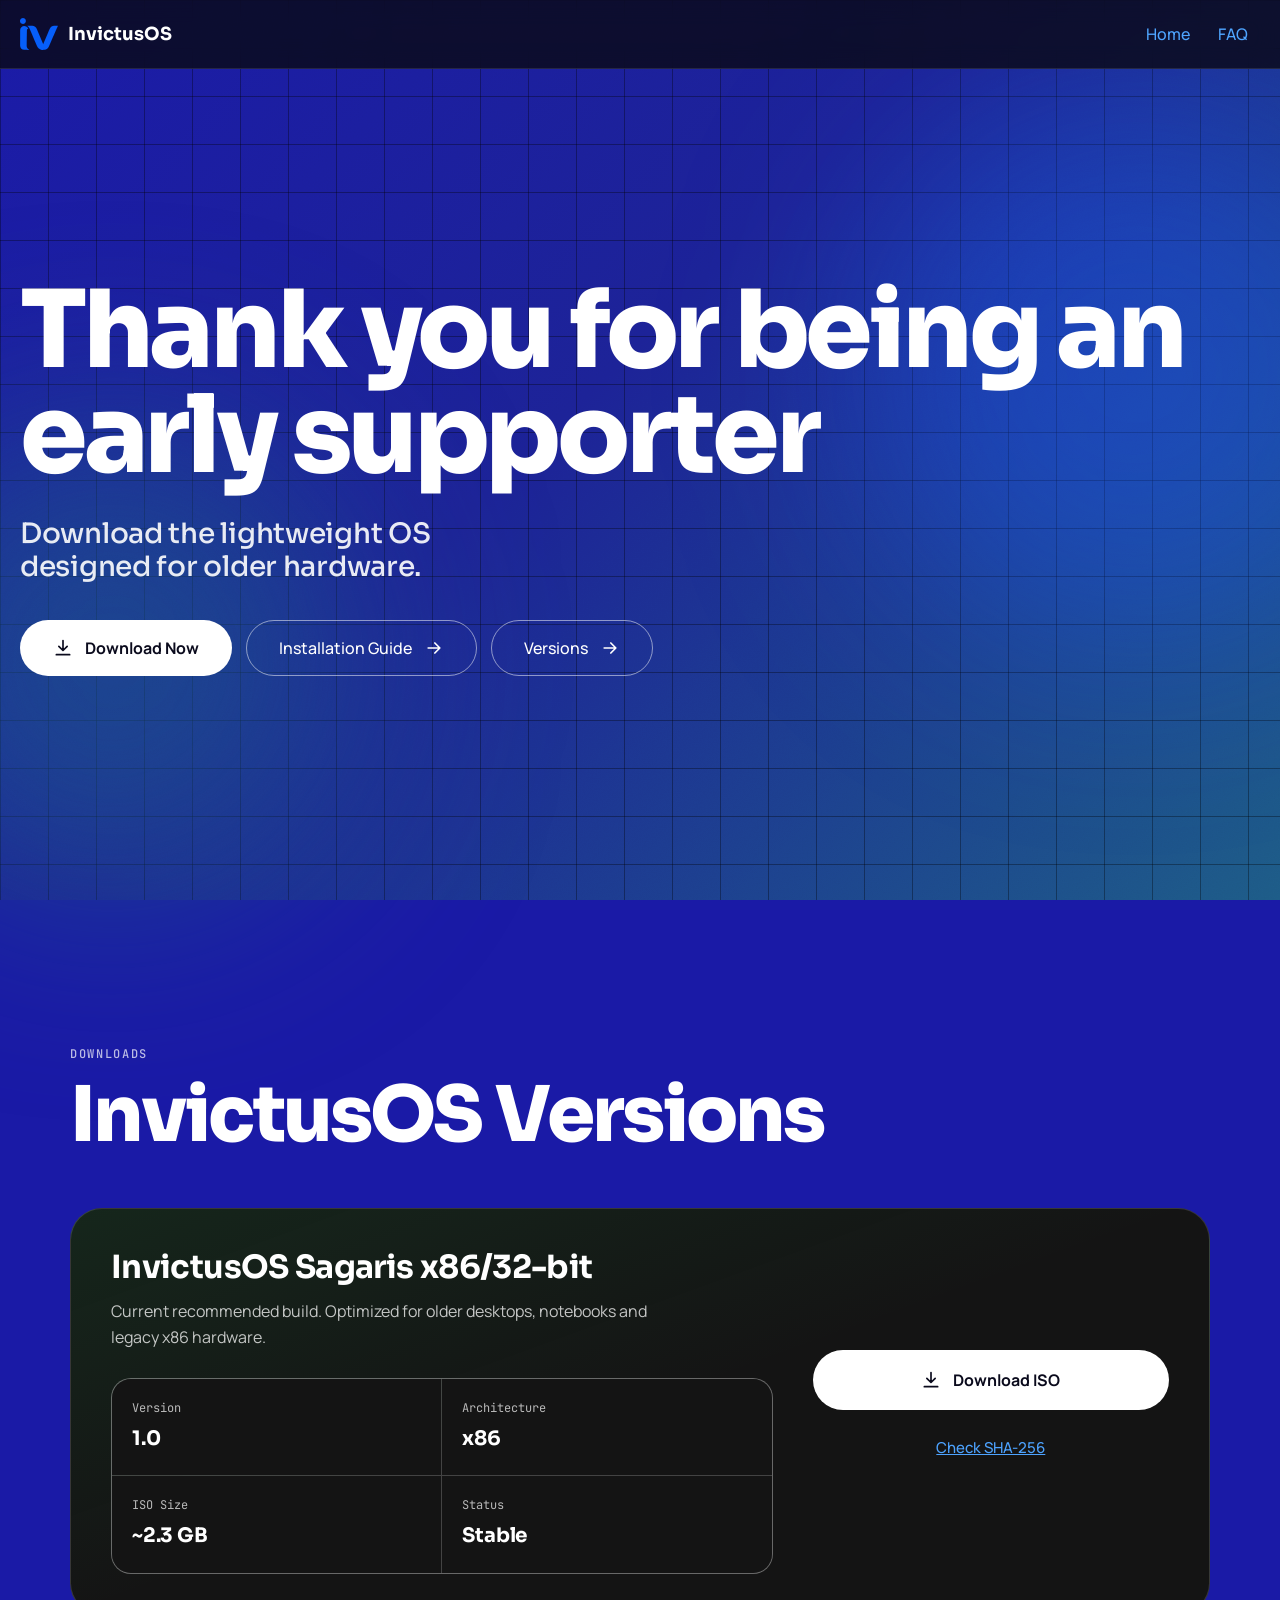
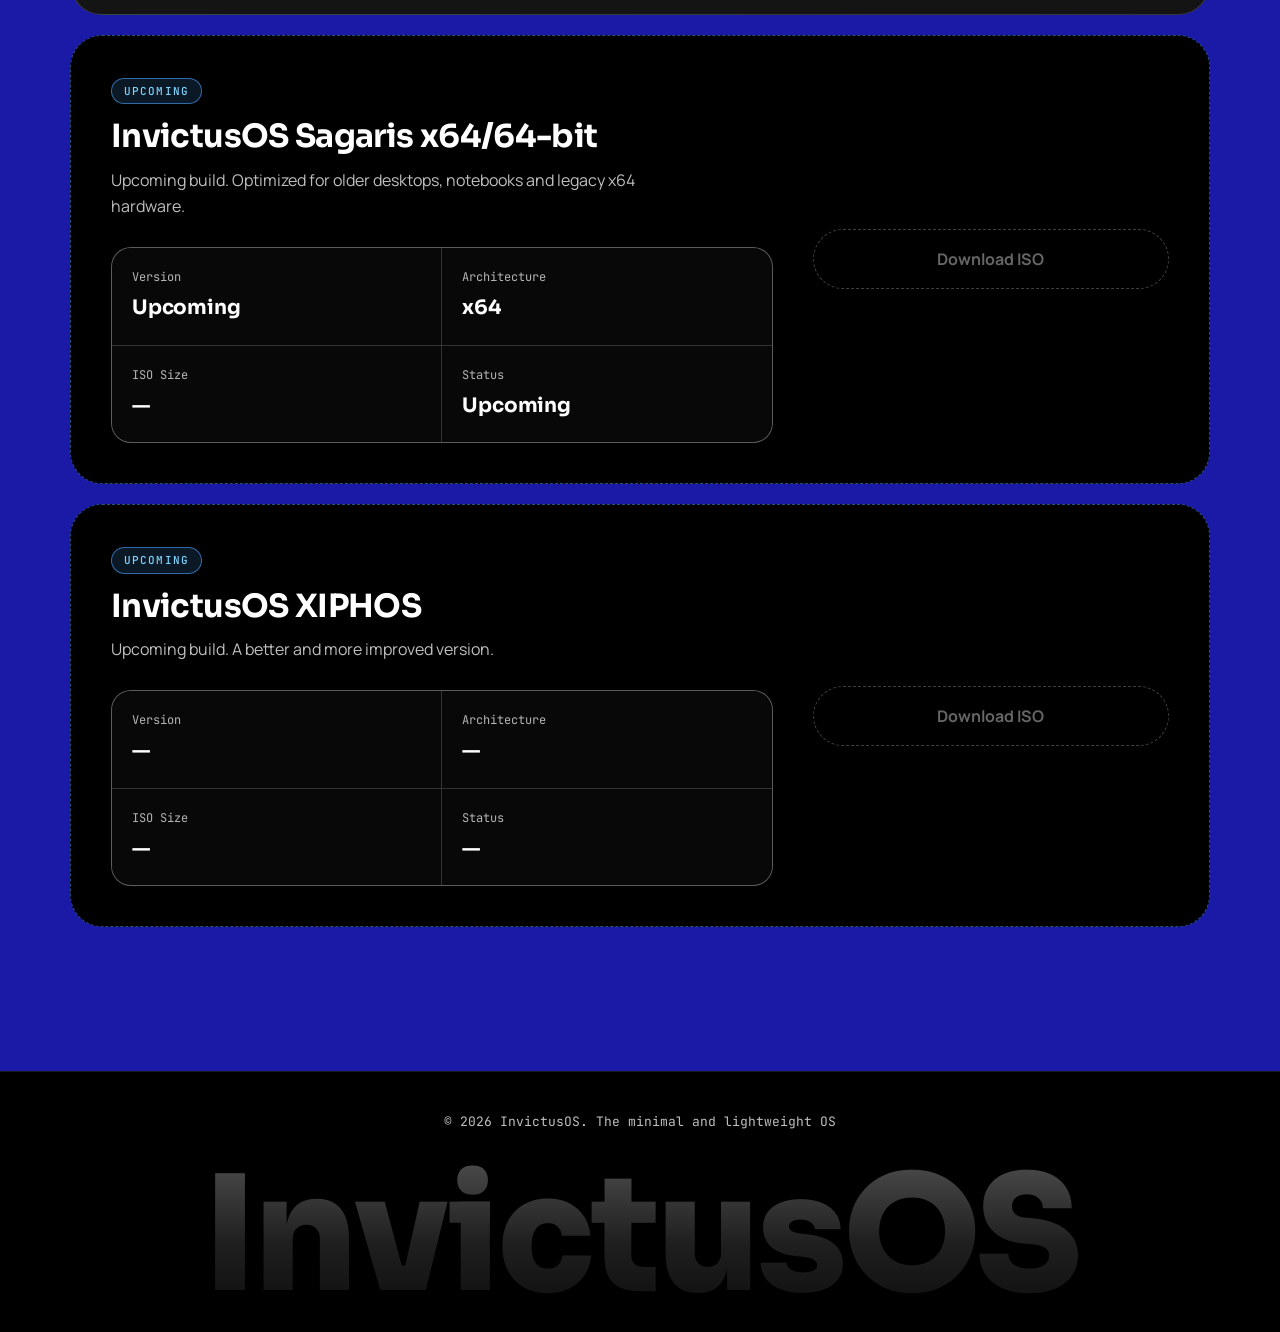
==== commit c3bb2b95: "Update index.html" ====
--- a/download/index.html
+++ b/download/index.html
@@ -60,7 +60,7 @@
   ">
 <meta name="referrer" content="strict-origin-when-cross-origin">
 
-<link rel="icon" href="/invicn.svg" type="image/svg+xml">
+<link rel="icon" href="../assets/logo.svg" type="image/svg+xml">
 
 <!-- Structured data for search / AI engines -->
 <script type="application/ld+json">
@@ -126,7 +126,7 @@
 
 <!--[if lt IE 9]><script>(function(){var t="abbr article aside dialog figure footer header main nav section".split(" "),i=t.length;while(i--){document.createElement(t[i]);}document.documentElement.className+=" no-flex-gap";})();</script><![endif]-->
 <!--[if lte IE 6]><style>.mnav{display:none}</style><![endif]-->
-<link rel="stylesheet" href="/style.css">
+<link rel="stylesheet" href="../style.css">
 <!--[if lt IE 9]><style>
 .p-dl .release:after { content: ""; display: block; clear: both; }
 .p-dl .release-main { float: left; width: 62%; margin-right: 4%; }
@@ -158,7 +158,7 @@
 <!-- ======== HEADER / NAVIGATION ======== -->
 <header class="site-header">
   <div class="header-row">
-    <a href="/" class="brand-link" aria-label="InvictusOS home"><img src="/assets/logo.png" alt="" width="38" height="32" class="logo">InvictusOS</a>
+    <a href="/" class="brand-link" aria-label="InvictusOS home"><img src="/assets/logo.svg" alt="" width="38" height="32" class="logo">InvictusOS</a>
 
     <!-- Desktop navigation (hidden on phones) -->
     <nav class="nav" aria-label="Primary">
